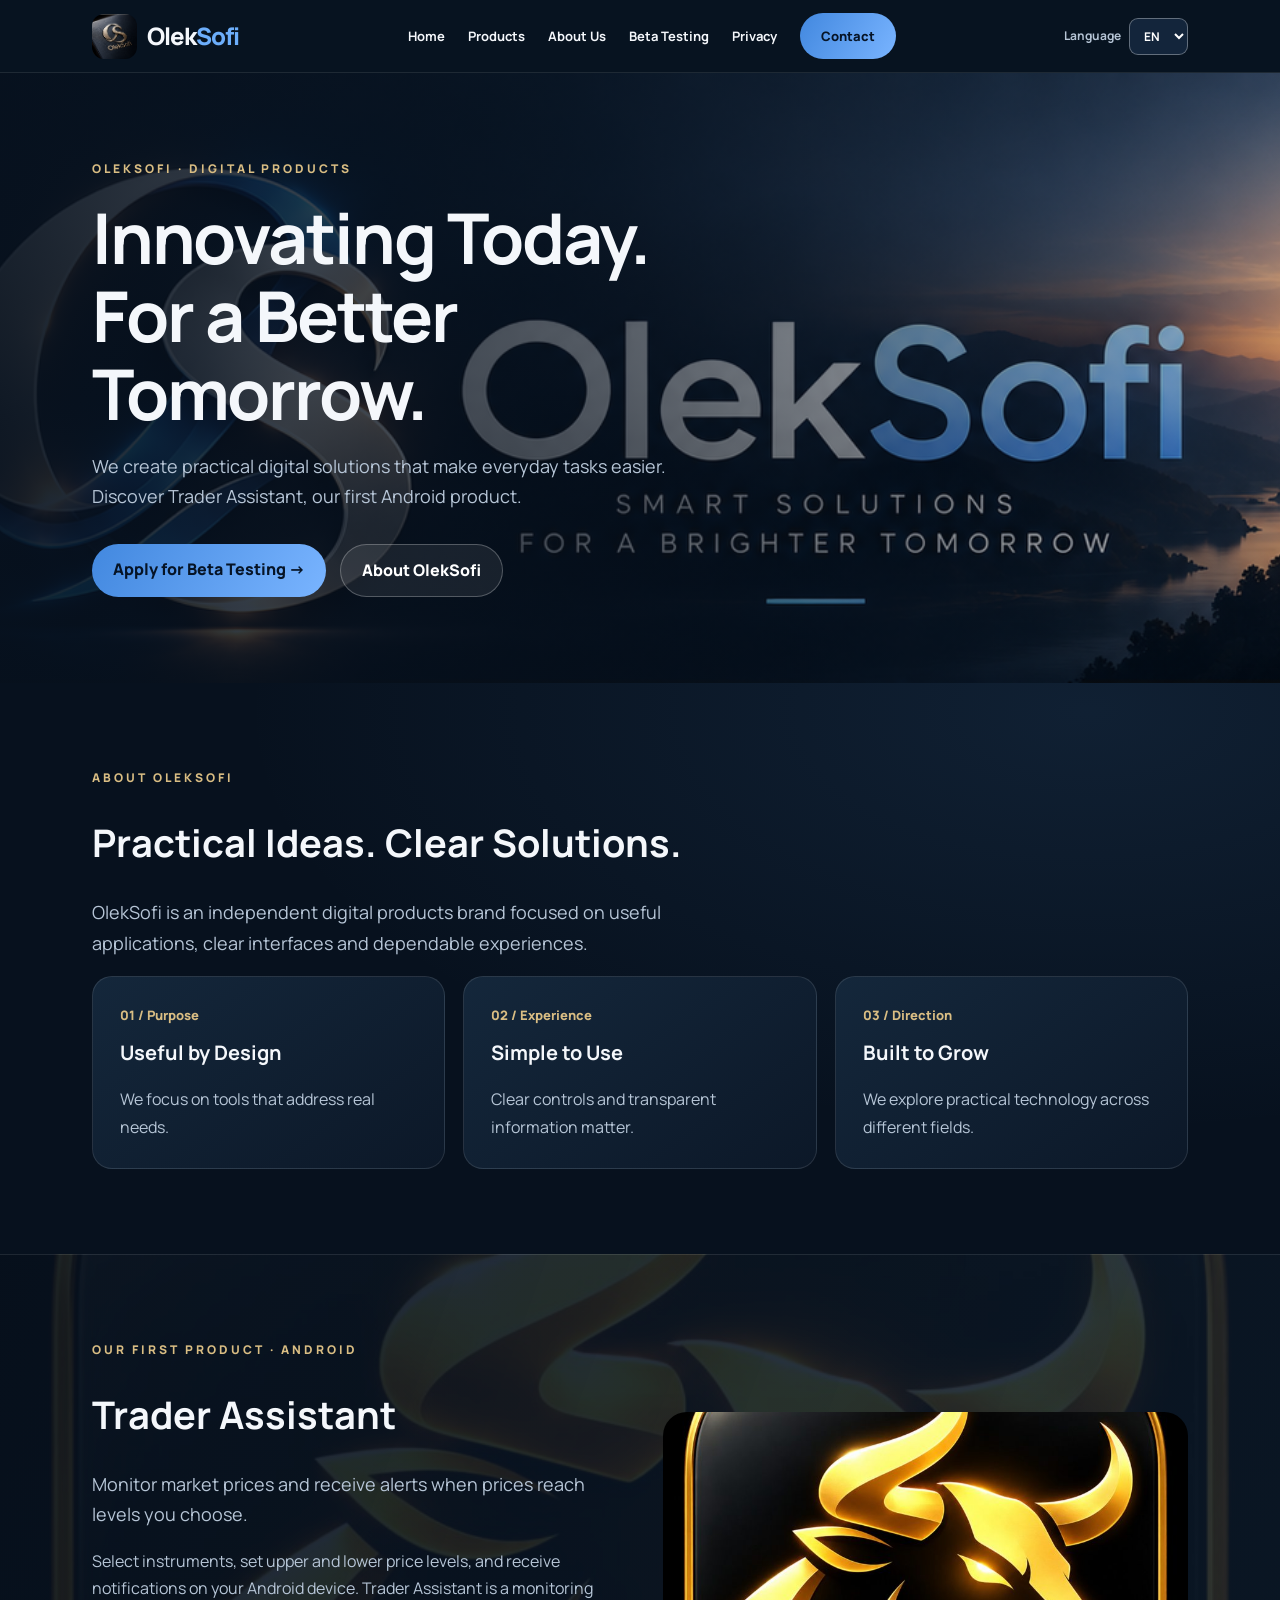
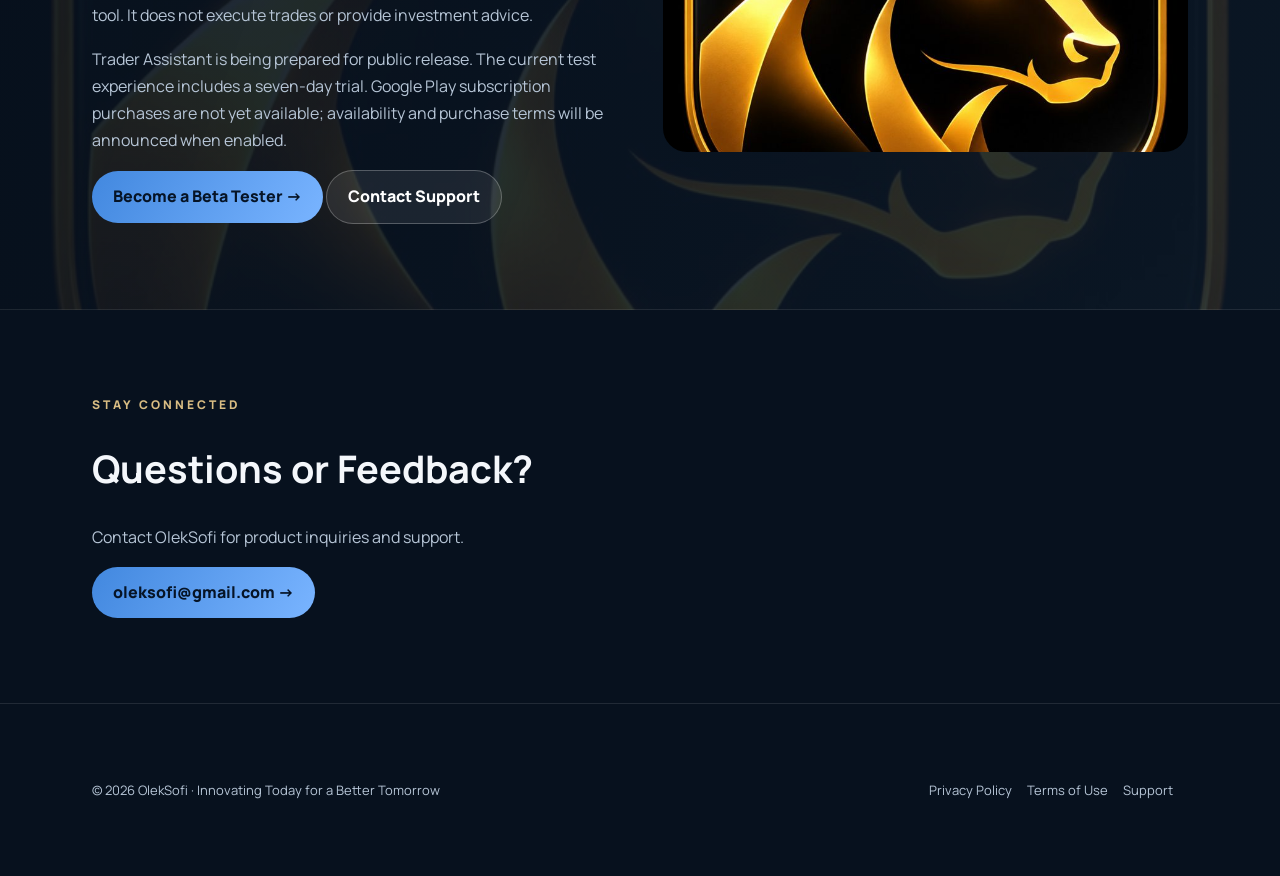
==== index.html @ 617a7c39 "Translate common card labels and footer on index.html" ====
<!doctype html><html lang="en"><head><meta charset="utf-8"><meta name="viewport" content="width=device-width,initial-scale=1"><meta name="description" content="OlekSofi digital products. Trader Assistant monitors market prices and provides custom price alerts."><title>OlekSofi | Trader Assistant</title><link rel="icon" href="assets/OlekSofi_app_icon.png"><link rel="stylesheet" href="assets/style.css"></head><body><header><div class="nav"><a class="brand" href="index.html"><img src="assets/OlekSofi_gold_OS_dark.png" alt="OlekSofi OS"><span>Olek<span>Sofi</span></span></a><nav><a href="index.html" data-i18n="nav-home">Home</a><a href="index.html#products" data-i18n="nav-products">Products</a><a href="index.html#about" data-i18n="nav-about">About Us</a><a href="beta.html" data-i18n="nav-beta">Beta Testing</a><a href="privacy.html" data-i18n="nav-privacy">Privacy</a><a href="support.html" class="contact-btn" data-i18n="nav-contact">Contact</a></nav><label class="language-control" for="site-language"><span>Language</span><select id="site-language" aria-label="Website language"><option value="en">EN</option><option value="de">DE</option><option value="fr">FR</option><option value="es">ES</option><option value="it">IT</option><option value="pl">PL</option><option value="uk">UA</option><option value="ru">RU</option><option value="zh">ZH</option><option value="hi">HI</option></select></label></div></header><main><div class="hero"><div class="wrap"><div class="hero-content"><div class="eyebrow" data-i18n="hero-eyebrow">OlekSofi · Digital products</div><h1 data-i18n="hero-title">Innovating Today. For a Better Tomorrow.</h1><p class="lead" data-i18n="hero-lead">We create practical digital solutions that make everyday tasks easier. Discover Trader Assistant, our first Android product.</p><div class="buttons"><a class="button" href="beta.html" data-i18n="hero-beta">Apply for Beta Testing →</a><a class="button secondary" href="#about" data-i18n="hero-about">About OlekSofi</a></div></div></div></div><section id="about"><div class="wrap"><div class="eyebrow" data-extra="about-label">About OlekSofi</div><h2 data-extra="about-title">Practical Ideas. Clear Solutions.</h2><p class="lead" data-extra="about-text">OlekSofi is an independent digital products brand focused on useful applications, clear interfaces and dependable experiences.</p><div class="grid"><div class="tile"><div class="num">01 / <span data-common="purpose">Purpose</span></div><h3 data-extra="purpose-title">Useful by Design</h3><p><span data-tile="0">We focus on tools that address real needs.</span></p></div><div class="tile"><div class="num">02 / <span data-common="experience">Experience</span></div><h3 data-extra="experience-title">Simple to Use</h3><p><span data-tile="1">Clear controls and transparent information matter.</span></p></div><div class="tile"><div class="num">03 / <span data-common="direction">Direction</span></div><h3 data-extra="direction-title">Built to Grow</h3><p><span data-tile="2">We explore practical technology across different fields.</span></p></div></div></div></section><section class="highlight" id="products"><div class="wrap product"><div><div class="eyebrow" data-i18n="product-eyebrow">Our First Product · Android</div><h2>Trader Assistant</h2><p class="lead" data-i18n="product-lead">Monitor market prices and receive alerts when prices reach levels you choose.</p><p data-product="description">Select instruments, set upper and lower price levels, and receive notifications on your Android device. Trader Assistant is a monitoring tool. It does not execute trades or provide investment advice.</p><p class="muted" data-product="trial">Trader Assistant is being prepared for public release. The current test experience includes a seven-day trial. Google Play subscription purchases are not yet available; availability and purchase terms will be announced when enabled.</p><a class="button" href="beta.html" data-i18n="product-beta">Become a Beta Tester →</a> <a class="button secondary" href="support.html" data-i18n="product-support">Contact Support</a></div><img src="assets/Trader_Assistant_Bull.jpg" alt="Golden bull artwork for Trader Assistant" loading="lazy"></div></section><section><div class="wrap"><div class="eyebrow" data-extra="contact-label">Stay Connected</div><h2 data-extra="contact-title">Questions or Feedback?</h2><p data-extra="contact-text">Contact OlekSofi for product inquiries and support.</p><a class="button" href="mailto:oleksofi@gmail.com">oleksofi@gmail.com →</a></div></section></main><footer><div class="wrap footer-row"><div>© 2026 OlekSofi · <span data-common="slogan">Innovating Today for a Better Tomorrow</span></div><div><a href="privacy.html"><span data-common="privacy">Privacy Policy</span></a><a href="terms.html"><span data-common="terms">Terms of Use</span></a><a href="support.html"><span data-common="support">Support</span></a></div></div></footer><script src="assets/languages.js" defer></script><script src="assets/home-extra.js" defer></script><script src="assets/product-languages.js" defer></script><script src="assets/tiles-languages.js" defer></script><script src="assets/common-translations.js" defer></script></body></html>
---- assets/style.css ----
@import url('https://fonts.googleapis.com/css2?family=Manrope:wght@400;500;600;700;800&display=swap');
:root{color-scheme:dark;--bg:#07111e;--panel:#101f30;--text:#f4f7fb;--muted:#b6c5d6;--blue:#6caefb;--gold:#d9bd83}
*{box-sizing:border-box}html{scroll-behavior:smooth}body{margin:0;font-family:Manrope,system-ui,Arial,sans-serif;background:var(--bg);color:var(--text);line-height:1.7}a{color:inherit;text-decoration:none}a:hover{color:var(--blue)}
header{position:sticky;top:0;z-index:10;background:#081421ed;backdrop-filter:blur(12px);border-bottom:1px solid #ffffff18}
.nav{max-width:1140px;margin:auto;padding:13px 22px;display:flex;justify-content:space-between;align-items:center;gap:18px}
.brand{display:flex;align-items:center;gap:10px;font-size:24px;font-weight:800;letter-spacing:-1px}.brand img{height:45px;width:45px;object-fit:cover;border-radius:12px}.brand span span{color:var(--blue)}
nav{display:flex;gap:23px;align-items:center;flex-wrap:wrap}nav a{font-size:13px;font-weight:700}.contact-btn,.button{display:inline-block;background:linear-gradient(120deg,#4288df,#79b4ff);padding:12px 21px;border-radius:999px;color:#061426!important;font-weight:800}
.hero{min-height:610px;background:linear-gradient(90deg,#07111eea 0%,#07111ebd 44%,#07111e3d 100%),url('OlekSofi_hero_banner.png') center/cover;display:flex;align-items:center}
.wrap{max-width:1140px;padding:40px 22px;margin:auto;width:100%}.hero-content{max-width:660px}.eyebrow{color:var(--gold);font-weight:800;letter-spacing:3px;font-size:12px;text-transform:uppercase}h1{font-size:clamp(40px,5.5vw,70px);line-height:1.12;letter-spacing:-2px;margin:18px 0}h2{font-size:clamp(26px,3vw,38px);line-height:1.2}h3{font-size:20px}p{color:var(--muted)}.lead{font-size:18px;max-width:590px}.buttons{display:flex;gap:14px;flex-wrap:wrap;margin-top:32px}.button.secondary{background:#ffffff14;color:white!important;border:1px solid #ffffff40}
section{padding:45px 0}.grid{display:grid;grid-template-columns:repeat(3,1fr);gap:18px}.tile{background:linear-gradient(145deg,#14273b,#0c1828);border:1px solid #ffffff1c;border-radius:20px;padding:27px}.tile .num{color:var(--gold);font-size:13px;font-weight:800}.tile h3{margin:10px 0}.tile p{margin-bottom:0}.highlight{border-top:1px solid #ffffff18;border-bottom:1px solid #ffffff18;background:#0c1a2a}.product{display:grid;grid-template-columns:1fr 1fr;align-items:center;gap:45px}.product img{width:100%;max-height:340px;object-fit:cover;border-radius:24px}.muted{color:var(--muted)}.document{max-width:850px}.document h2{margin-top:34px}.document li{color:var(--muted);margin:10px 0}footer{border-top:1px solid #ffffff1b;padding:35px 0;color:var(--muted);font-size:13px}.footer-row{display:flex;justify-content:space-between;gap:25px;flex-wrap:wrap}.footer-row a{margin-right:15px}.note{background:#273447;border-left:3px solid var(--gold);padding:14px 18px;border-radius:8px}
@media(max-width:750px){.nav{align-items:flex-start;flex-direction:column}nav{gap:13px}.hero{min-height:550px}.grid,.product{grid-template-columns:1fr}.product img{max-height:240px}h1{letter-spacing:-1px}}

/* Accessible language selector for desktop and mobile */
.language-control{display:flex;align-items:center;gap:8px;color:var(--muted);font-size:12px;font-weight:700;white-space:nowrap}
.language-control select{background:#13253b;color:#fff;border:1px solid #ffffff55;border-radius:9px;padding:8px 10px;font:inherit;cursor:pointer}
.language-control select:focus-visible{outline:2px solid var(--blue);outline-offset:3px}
@media(max-width:750px){.language-control{align-self:flex-start}.nav{gap:10px}nav{gap:10px}}

/* Preview refinement: compact mobile navigation and branded imagery */
.hero{background-image:linear-gradient(90deg,rgba(7,17,30,.92) 0%,rgba(7,17,30,.68) 48%,rgba(7,17,30,.23) 100%),url('OlekSofi_hero_banner.png');background-position:center;background-size:cover}
#about{background:radial-gradient(ellipse at 85% 5%,rgba(81,142,204,.12),transparent 55%),#07111e}
.highlight{background:linear-gradient(110deg,rgba(7,17,30,.92),rgba(12,26,42,.85)),url('Trader_Assistant_Bull.jpg') center/cover}
@media(max-width:750px){
 header{position:relative}
 .nav{padding:12px 16px;gap:9px}
 .brand{font-size:23px}.brand img{width:42px;height:42px}
 nav{display:flex;flex-wrap:nowrap;overflow-x:auto;width:100%;gap:7px;padding:2px 0 7px;scrollbar-width:thin}
 nav a{font-size:12px;white-space:nowrap;padding:8px 10px;border:1px solid #ffffff20;border-radius:20px}
 nav .contact-btn{padding:8px 12px}
 .language-control{align-self:flex-end;margin-top:-2px}
 .hero{min-height:470px;background-position:58% center}
 .wrap{padding:30px 18px}
 .tile{padding:22px}
}
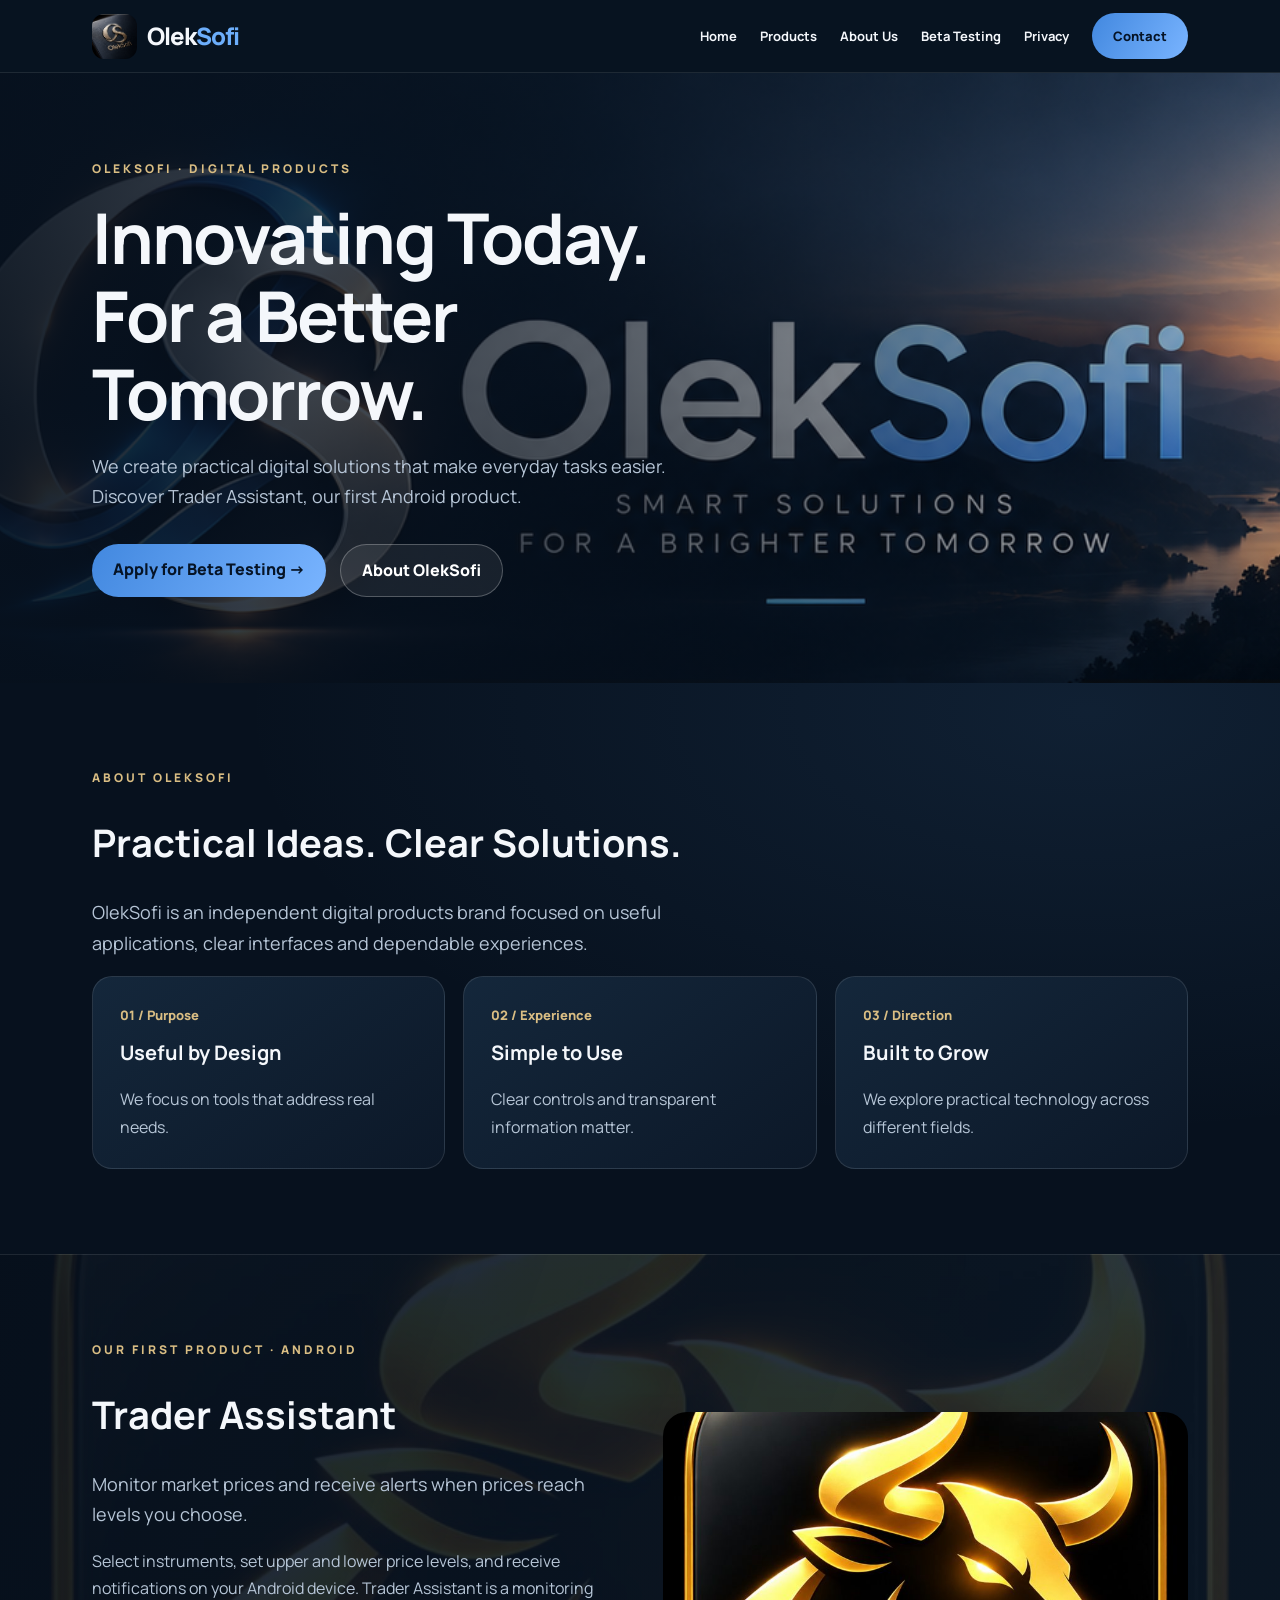
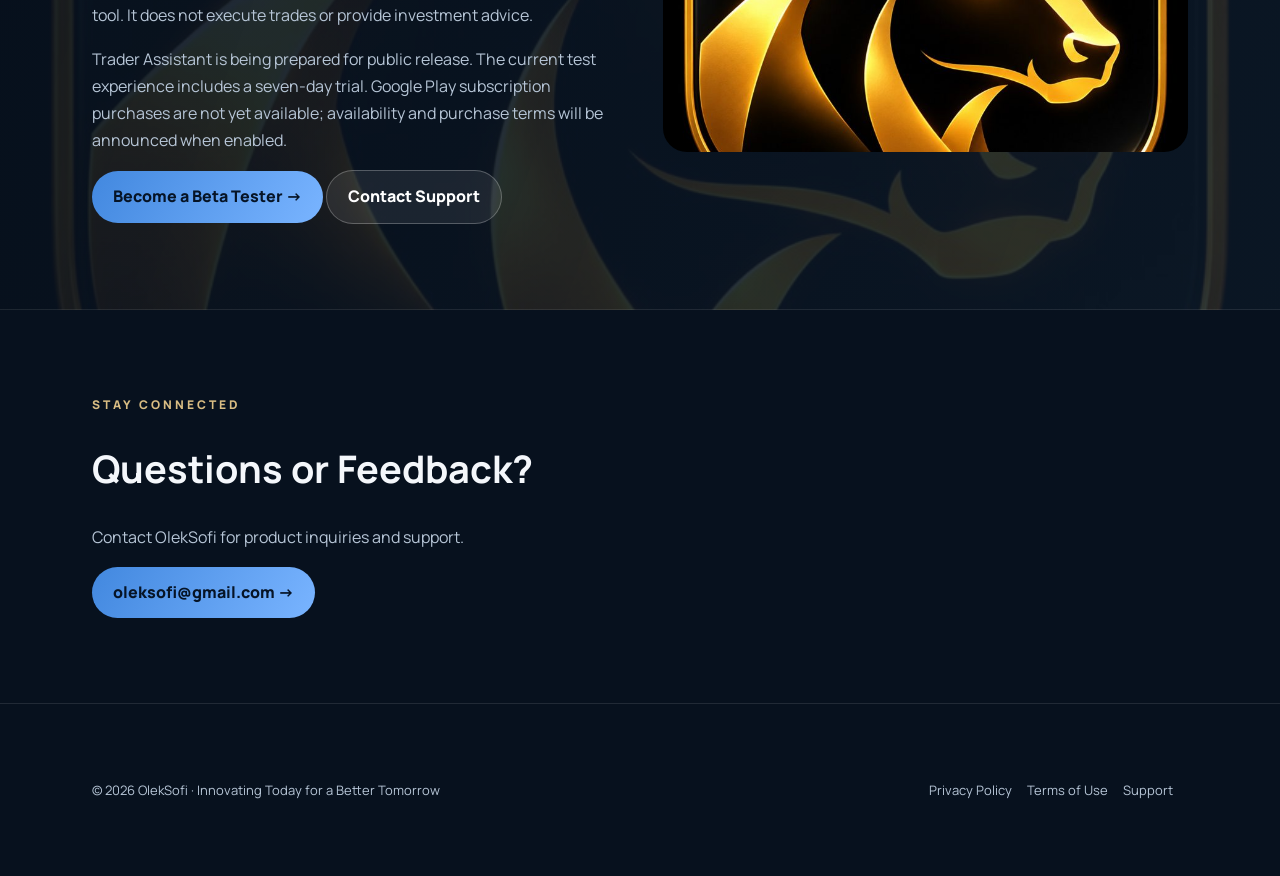
==== commit 904d0d9d: "Simplify index.html to single English source for browser translation" ====
--- a/index.html
+++ b/index.html
@@ -1 +1 @@
-<!doctype html><html lang="en"><head><meta charset="utf-8"><meta name="viewport" content="width=device-width,initial-scale=1"><meta name="description" content="OlekSofi digital products. Trader Assistant monitors market prices and provides custom price alerts."><title>OlekSofi | Trader Assistant</title><link rel="icon" href="assets/OlekSofi_app_icon.png"><link rel="stylesheet" href="assets/style.css"></head><body><header><div class="nav"><a class="brand" href="index.html"><img src="assets/OlekSofi_gold_OS_dark.png" alt="OlekSofi OS"><span>Olek<span>Sofi</span></span></a><nav><a href="index.html" data-i18n="nav-home">Home</a><a href="index.html#products" data-i18n="nav-products">Products</a><a href="index.html#about" data-i18n="nav-about">About Us</a><a href="beta.html" data-i18n="nav-beta">Beta Testing</a><a href="privacy.html" data-i18n="nav-privacy">Privacy</a><a href="support.html" class="contact-btn" data-i18n="nav-contact">Contact</a></nav><label class="language-control" for="site-language"><span>Language</span><select id="site-language" aria-label="Website language"><option value="en">EN</option><option value="de">DE</option><option value="fr">FR</option><option value="es">ES</option><option value="it">IT</option><option value="pl">PL</option><option value="uk">UA</option><option value="ru">RU</option><option value="zh">ZH</option><option value="hi">HI</option></select></label></div></header><main><div class="hero"><div class="wrap"><div class="hero-content"><div class="eyebrow" data-i18n="hero-eyebrow">OlekSofi · Digital products</div><h1 data-i18n="hero-title">Innovating Today. For a Better Tomorrow.</h1><p class="lead" data-i18n="hero-lead">We create practical digital solutions that make everyday tasks easier. Discover Trader Assistant, our first Android product.</p><div class="buttons"><a class="button" href="beta.html" data-i18n="hero-beta">Apply for Beta Testing →</a><a class="button secondary" href="#about" data-i18n="hero-about">About OlekSofi</a></div></div></div></div><section id="about"><div class="wrap"><div class="eyebrow" data-extra="about-label">About OlekSofi</div><h2 data-extra="about-title">Practical Ideas. Clear Solutions.</h2><p class="lead" data-extra="about-text">OlekSofi is an independent digital products brand focused on useful applications, clear interfaces and dependable experiences.</p><div class="grid"><div class="tile"><div class="num">01 / <span data-common="purpose">Purpose</span></div><h3 data-extra="purpose-title">Useful by Design</h3><p><span data-tile="0">We focus on tools that address real needs.</span></p></div><div class="tile"><div class="num">02 / <span data-common="experience">Experience</span></div><h3 data-extra="experience-title">Simple to Use</h3><p><span data-tile="1">Clear controls and transparent information matter.</span></p></div><div class="tile"><div class="num">03 / <span data-common="direction">Direction</span></div><h3 data-extra="direction-title">Built to Grow</h3><p><span data-tile="2">We explore practical technology across different fields.</span></p></div></div></div></section><section class="highlight" id="products"><div class="wrap product"><div><div class="eyebrow" data-i18n="product-eyebrow">Our First Product · Android</div><h2>Trader Assistant</h2><p class="lead" data-i18n="product-lead">Monitor market prices and receive alerts when prices reach levels you choose.</p><p data-product="description">Select instruments, set upper and lower price levels, and receive notifications on your Android device. Trader Assistant is a monitoring tool. It does not execute trades or provide investment advice.</p><p class="muted" data-product="trial">Trader Assistant is being prepared for public release. The current test experience includes a seven-day trial. Google Play subscription purchases are not yet available; availability and purchase terms will be announced when enabled.</p><a class="button" href="beta.html" data-i18n="product-beta">Become a Beta Tester →</a> <a class="button secondary" href="support.html" data-i18n="product-support">Contact Support</a></div><img src="assets/Trader_Assistant_Bull.jpg" alt="Golden bull artwork for Trader Assistant" loading="lazy"></div></section><section><div class="wrap"><div class="eyebrow" data-extra="contact-label">Stay Connected</div><h2 data-extra="contact-title">Questions or Feedback?</h2><p data-extra="contact-text">Contact OlekSofi for product inquiries and support.</p><a class="button" href="mailto:oleksofi@gmail.com">oleksofi@gmail.com →</a></div></section></main><footer><div class="wrap footer-row"><div>© 2026 OlekSofi · <span data-common="slogan">Innovating Today for a Better Tomorrow</span></div><div><a href="privacy.html"><span data-common="privacy">Privacy Policy</span></a><a href="terms.html"><span data-common="terms">Terms of Use</span></a><a href="support.html"><span data-common="support">Support</span></a></div></div></footer><script src="assets/languages.js" defer></script><script src="assets/home-extra.js" defer></script><script src="assets/product-languages.js" defer></script><script src="assets/tiles-languages.js" defer></script><script src="assets/common-translations.js" defer></script></body></html>
+<!doctype html><html lang="en"><head><meta charset="utf-8"><meta name="viewport" content="width=device-width,initial-scale=1"><meta name="description" content="OlekSofi digital products. Trader Assistant monitors market prices and provides custom price alerts."><title>OlekSofi | Trader Assistant</title><link rel="icon" href="assets/OlekSofi_app_icon.png"><link rel="stylesheet" href="assets/style.css"></head><body><header><div class="nav"><a class="brand" href="index.html"><img src="assets/OlekSofi_gold_OS_dark.png" alt="OlekSofi OS"><span>Olek<span>Sofi</span></span></a><nav><a href="index.html">Home</a><a href="index.html#products">Products</a><a href="index.html#about">About Us</a><a href="beta.html">Beta Testing</a><a href="privacy.html">Privacy</a><a href="support.html" class="contact-btn">Contact</a></nav></div></header><main><div class="hero"><div class="wrap"><div class="hero-content"><div class="eyebrow">OlekSofi · Digital products</div><h1>Innovating Today. For a Better Tomorrow.</h1><p class="lead">We create practical digital solutions that make everyday tasks easier. Discover Trader Assistant, our first Android product.</p><div class="buttons"><a class="button" href="beta.html">Apply for Beta Testing →</a><a class="button secondary" href="#about">About OlekSofi</a></div></div></div></div><section id="about"><div class="wrap"><div class="eyebrow">About OlekSofi</div><h2>Practical Ideas. Clear Solutions.</h2><p class="lead">OlekSofi is an independent digital products brand focused on useful applications, clear interfaces and dependable experiences.</p><div class="grid"><div class="tile"><div class="num">01 / <span>Purpose</span></div><h3>Useful by Design</h3><p><span>We focus on tools that address real needs.</span></p></div><div class="tile"><div class="num">02 / <span>Experience</span></div><h3>Simple to Use</h3><p><span>Clear controls and transparent information matter.</span></p></div><div class="tile"><div class="num">03 / <span>Direction</span></div><h3>Built to Grow</h3><p><span>We explore practical technology across different fields.</span></p></div></div></div></section><section class="highlight" id="products"><div class="wrap product"><div><div class="eyebrow">Our First Product · Android</div><h2>Trader Assistant</h2><p class="lead">Monitor market prices and receive alerts when prices reach levels you choose.</p><p>Select instruments, set upper and lower price levels, and receive notifications on your Android device. Trader Assistant is a monitoring tool. It does not execute trades or provide investment advice.</p><p class="muted">Trader Assistant is being prepared for public release. The current test experience includes a seven-day trial. Google Play subscription purchases are not yet available; availability and purchase terms will be announced when enabled.</p><a class="button" href="beta.html">Become a Beta Tester →</a> <a class="button secondary" href="support.html">Contact Support</a></div><img src="assets/Trader_Assistant_Bull.jpg" alt="Golden bull artwork for Trader Assistant" loading="lazy"></div></section><section><div class="wrap"><div class="eyebrow">Stay Connected</div><h2>Questions or Feedback?</h2><p>Contact OlekSofi for product inquiries and support.</p><a class="button" href="mailto:oleksofi@gmail.com">oleksofi@gmail.com →</a></div></section></main><footer><div class="wrap footer-row"><div>© 2026 OlekSofi · <span>Innovating Today for a Better Tomorrow</span></div><div><a href="privacy.html"><span>Privacy Policy</span></a><a href="terms.html"><span>Terms of Use</span></a><a href="support.html"><span>Support</span></a></div></div></footer></body></html>
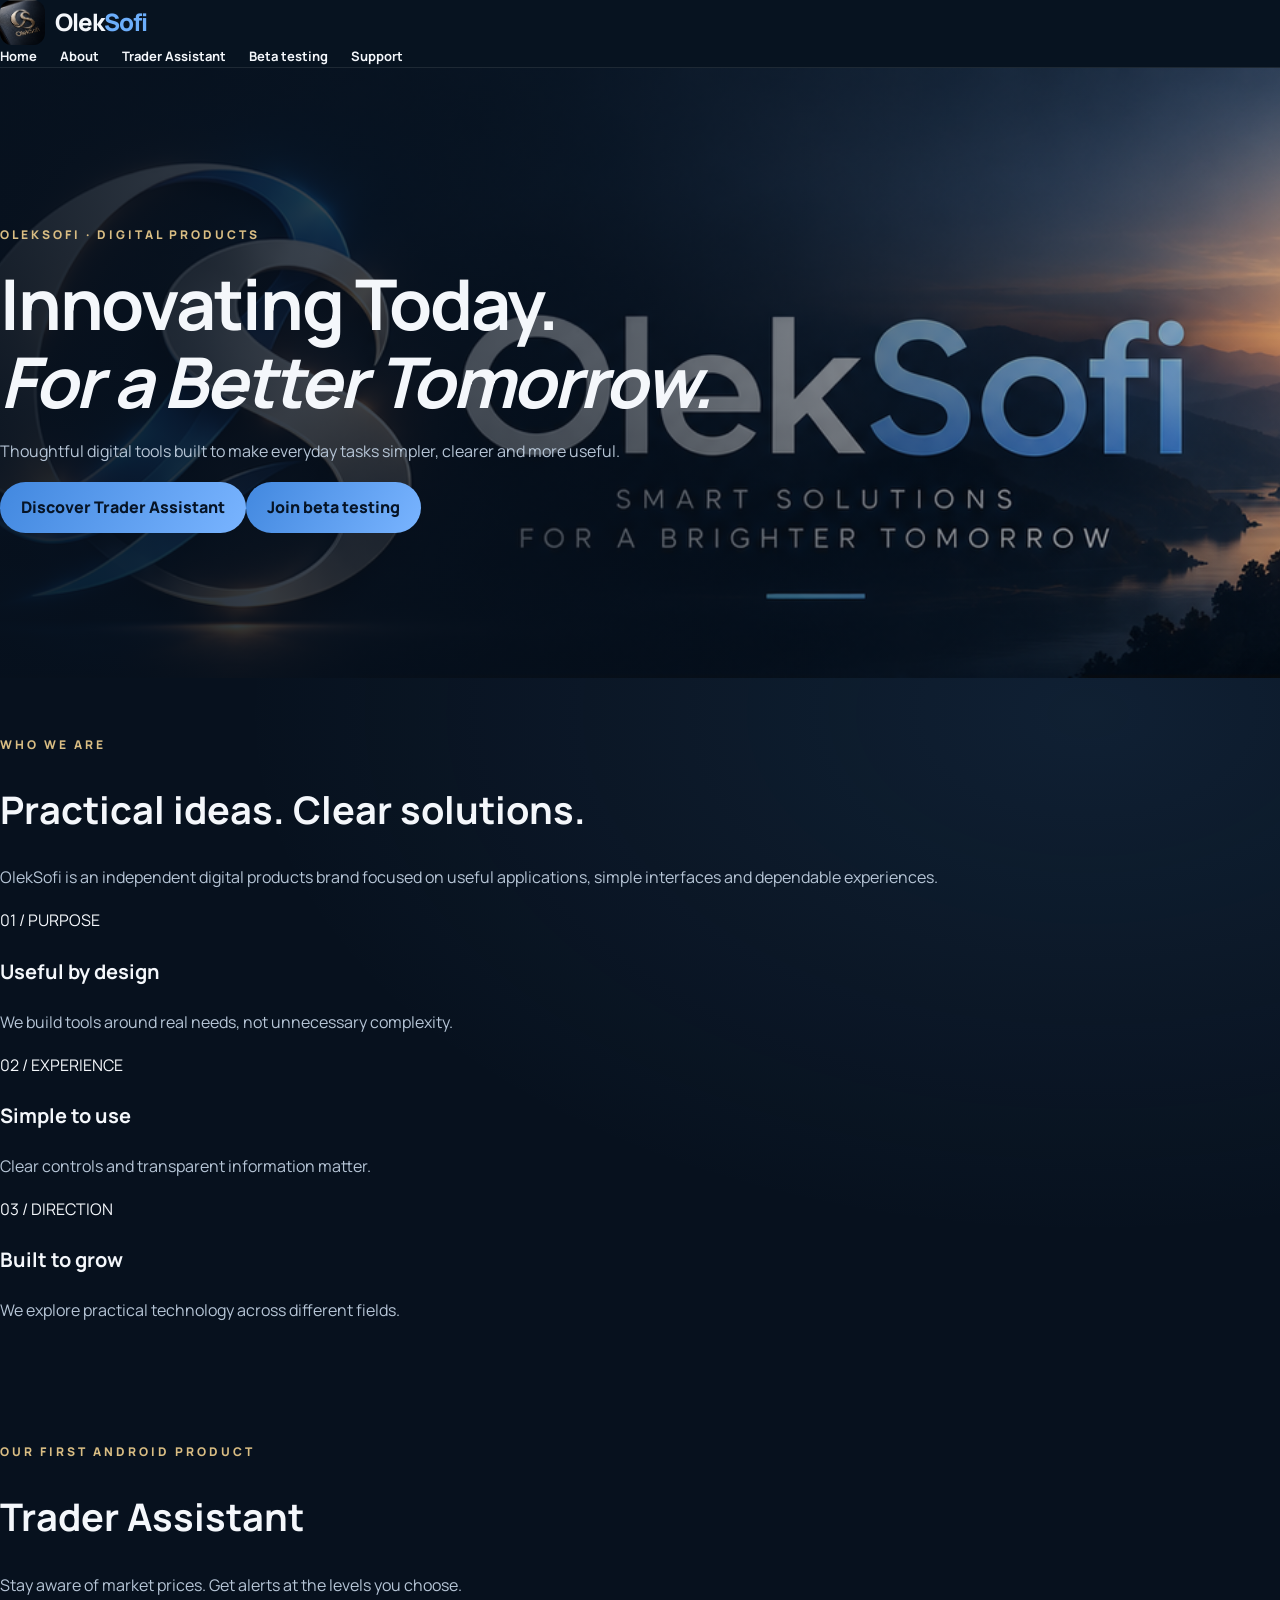
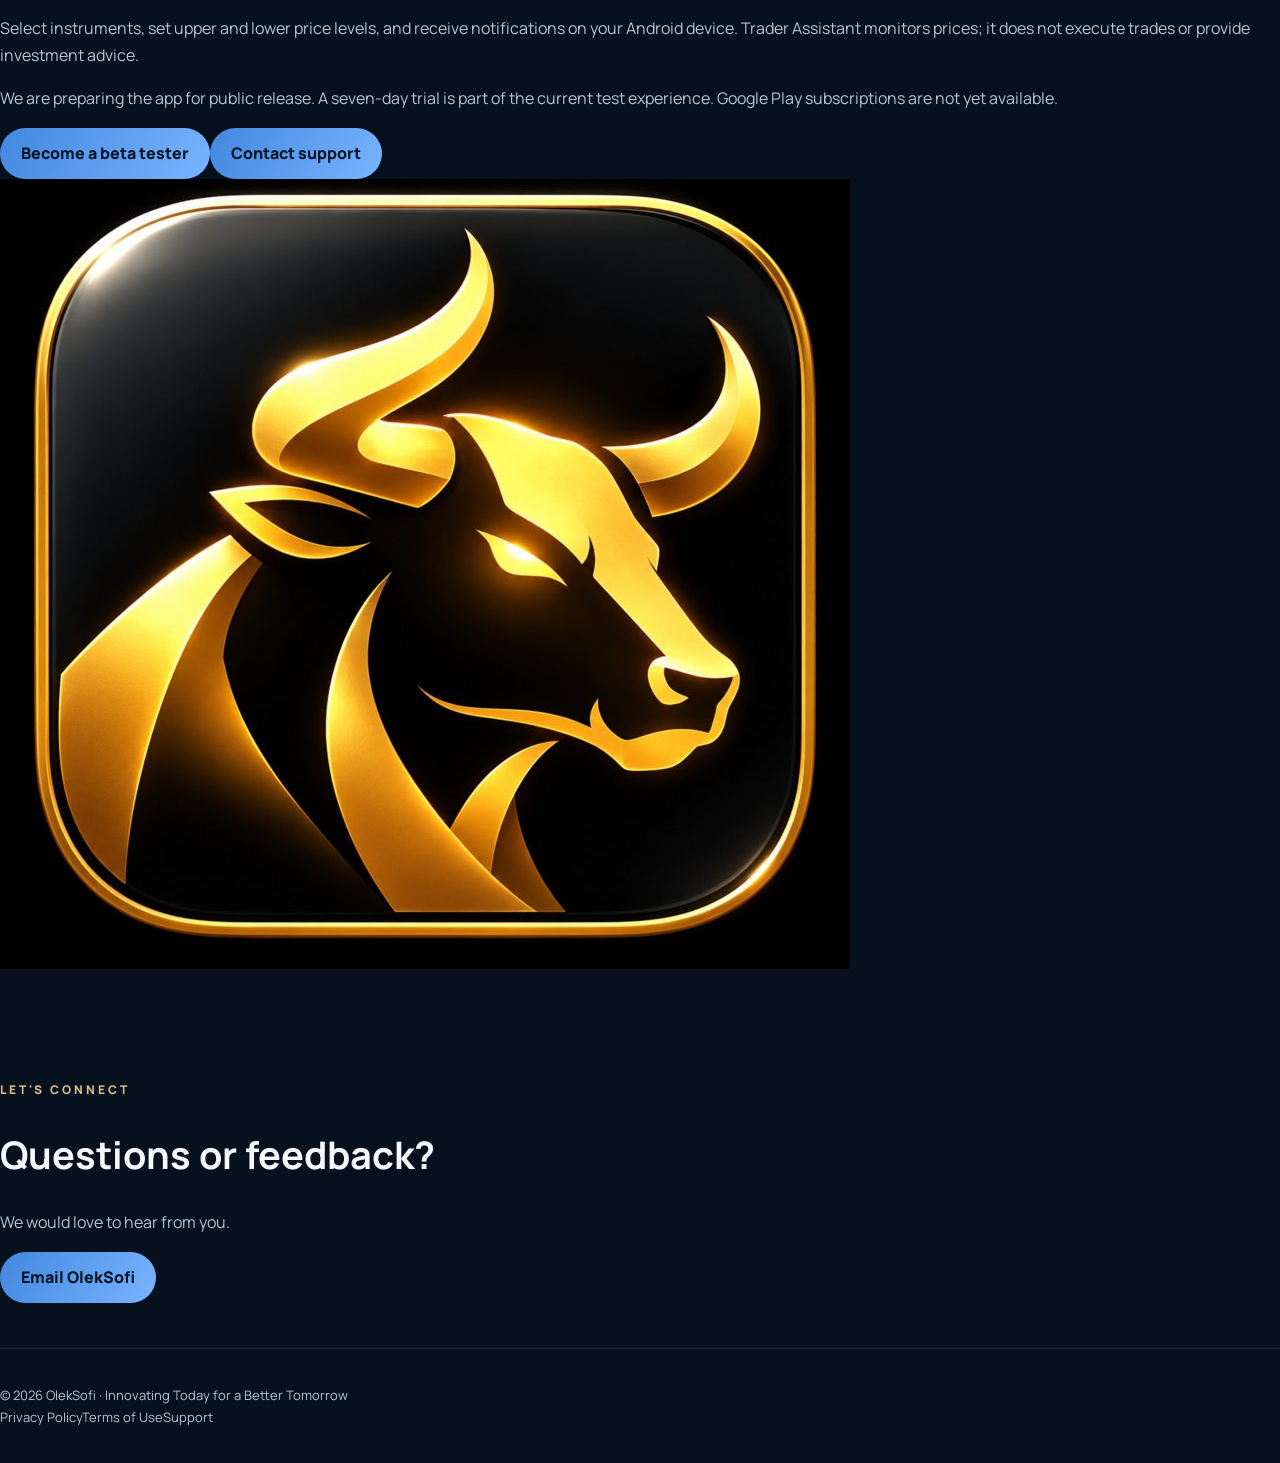
==== commit d094160b: "Rebuild clean English homepage with OlekSofi imagery" ====
--- a/index.html
+++ b/index.html
@@ -1 +1,9 @@
-<!doctype html><html lang="en"><head><meta charset="utf-8"><meta name="viewport" content="width=device-width,initial-scale=1"><meta name="description" content="OlekSofi digital products. Trader Assistant monitors market prices and provides custom price alerts."><title>OlekSofi | Trader Assistant</title><link rel="icon" href="assets/OlekSofi_app_icon.png"><link rel="stylesheet" href="assets/style.css"></head><body><header><div class="nav"><a class="brand" href="index.html"><img src="assets/OlekSofi_gold_OS_dark.png" alt="OlekSofi OS"><span>Olek<span>Sofi</span></span></a><nav><a href="index.html">Home</a><a href="index.html#products">Products</a><a href="index.html#about">About Us</a><a href="beta.html">Beta Testing</a><a href="privacy.html">Privacy</a><a href="support.html" class="contact-btn">Contact</a></nav></div></header><main><div class="hero"><div class="wrap"><div class="hero-content"><div class="eyebrow">OlekSofi · Digital products</div><h1>Innovating Today. For a Better Tomorrow.</h1><p class="lead">We create practical digital solutions that make everyday tasks easier. Discover Trader Assistant, our first Android product.</p><div class="buttons"><a class="button" href="beta.html">Apply for Beta Testing →</a><a class="button secondary" href="#about">About OlekSofi</a></div></div></div></div><section id="about"><div class="wrap"><div class="eyebrow">About OlekSofi</div><h2>Practical Ideas. Clear Solutions.</h2><p class="lead">OlekSofi is an independent digital products brand focused on useful applications, clear interfaces and dependable experiences.</p><div class="grid"><div class="tile"><div class="num">01 / <span>Purpose</span></div><h3>Useful by Design</h3><p><span>We focus on tools that address real needs.</span></p></div><div class="tile"><div class="num">02 / <span>Experience</span></div><h3>Simple to Use</h3><p><span>Clear controls and transparent information matter.</span></p></div><div class="tile"><div class="num">03 / <span>Direction</span></div><h3>Built to Grow</h3><p><span>We explore practical technology across different fields.</span></p></div></div></div></section><section class="highlight" id="products"><div class="wrap product"><div><div class="eyebrow">Our First Product · Android</div><h2>Trader Assistant</h2><p class="lead">Monitor market prices and receive alerts when prices reach levels you choose.</p><p>Select instruments, set upper and lower price levels, and receive notifications on your Android device. Trader Assistant is a monitoring tool. It does not execute trades or provide investment advice.</p><p class="muted">Trader Assistant is being prepared for public release. The current test experience includes a seven-day trial. Google Play subscription purchases are not yet available; availability and purchase terms will be announced when enabled.</p><a class="button" href="beta.html">Become a Beta Tester →</a> <a class="button secondary" href="support.html">Contact Support</a></div><img src="assets/Trader_Assistant_Bull.jpg" alt="Golden bull artwork for Trader Assistant" loading="lazy"></div></section><section><div class="wrap"><div class="eyebrow">Stay Connected</div><h2>Questions or Feedback?</h2><p>Contact OlekSofi for product inquiries and support.</p><a class="button" href="mailto:oleksofi@gmail.com">oleksofi@gmail.com →</a></div></section></main><footer><div class="wrap footer-row"><div>© 2026 OlekSofi · <span>Innovating Today for a Better Tomorrow</span></div><div><a href="privacy.html"><span>Privacy Policy</span></a><a href="terms.html"><span>Terms of Use</span></a><a href="support.html"><span>Support</span></a></div></div></footer></body></html>
+<!doctype html>
+<html lang="en"><head><meta charset="utf-8"><meta name="viewport" content="width=device-width,initial-scale=1"><meta name="description" content="OlekSofi builds practical digital tools. Discover Trader Assistant, a market price monitoring app for Android."><title>OlekSofi — Digital Tools for Tomorrow</title><link rel="icon" href="assets/OlekSofi_app_icon.png"><link rel="stylesheet" href="assets/style.css"></head><body>
+<header class="site-header"><div class="container header-inner"><a class="brand" href="index.html"><img src="assets/OlekSofi_gold_OS_dark.png" alt="OlekSofi logo"><span>Olek<span class="accent">Sofi</span></span></a><nav aria-label="Main navigation"><a href="index.html">Home</a><a href="index.html#about">About</a><a href="index.html#product">Trader Assistant</a><a href="beta.html">Beta testing</a><a href="support.html">Support</a></nav></div></header>
+<main>
+<section class="hero"><div class="container hero-inner"><p class="eyebrow">OLEKSOFI · DIGITAL PRODUCTS</p><h1>Innovating Today.<br><em>For a Better Tomorrow.</em></h1><p class="intro">Thoughtful digital tools built to make everyday tasks simpler, clearer and more useful.</p><div class="actions"><a class="button" href="#product">Discover Trader Assistant</a><a class="button button-ghost" href="beta.html">Join beta testing</a></div></div></section>
+<section id="about" class="section"><div class="container"><p class="eyebrow">WHO WE ARE</p><h2>Practical ideas. Clear solutions.</h2><p class="section-lead">OlekSofi is an independent digital products brand focused on useful applications, simple interfaces and dependable experiences.</p><div class="features"><article class="feature"><span class="feature-no">01 / PURPOSE</span><h3>Useful by design</h3><p>We build tools around real needs, not unnecessary complexity.</p></article><article class="feature"><span class="feature-no">02 / EXPERIENCE</span><h3>Simple to use</h3><p>Clear controls and transparent information matter.</p></article><article class="feature"><span class="feature-no">03 / DIRECTION</span><h3>Built to grow</h3><p>We explore practical technology across different fields.</p></article></div></div></section>
+<section id="product" class="section product-section"><div class="container product-layout"><div><p class="eyebrow">OUR FIRST ANDROID PRODUCT</p><h2>Trader Assistant</h2><p class="section-lead">Stay aware of market prices. Get alerts at the levels you choose.</p><p>Select instruments, set upper and lower price levels, and receive notifications on your Android device. Trader Assistant monitors prices; it does not execute trades or provide investment advice.</p><p class="muted">We are preparing the app for public release. A seven-day trial is part of the current test experience. Google Play subscriptions are not yet available.</p><div class="actions"><a class="button" href="beta.html">Become a beta tester</a><a class="button button-ghost" href="support.html">Contact support</a></div></div><div class="product-art"><img src="assets/Trader_Assistant_Bull.jpg" alt="Trader Assistant gold bull illustration"></div></div></section>
+<section class="section contact-section"><div class="container"><p class="eyebrow">LET'S CONNECT</p><h2>Questions or feedback?</h2><p class="section-lead">We would love to hear from you.</p><a class="button" href="mailto:oleksofi@gmail.com">Email OlekSofi</a></div></section>
+</main><footer><div class="container footer-inner"><span>© 2026 OlekSofi · Innovating Today for a Better Tomorrow</span><div><a href="privacy.html">Privacy Policy</a><a href="terms.html">Terms of Use</a><a href="support.html">Support</a></div></div></footer></body></html>
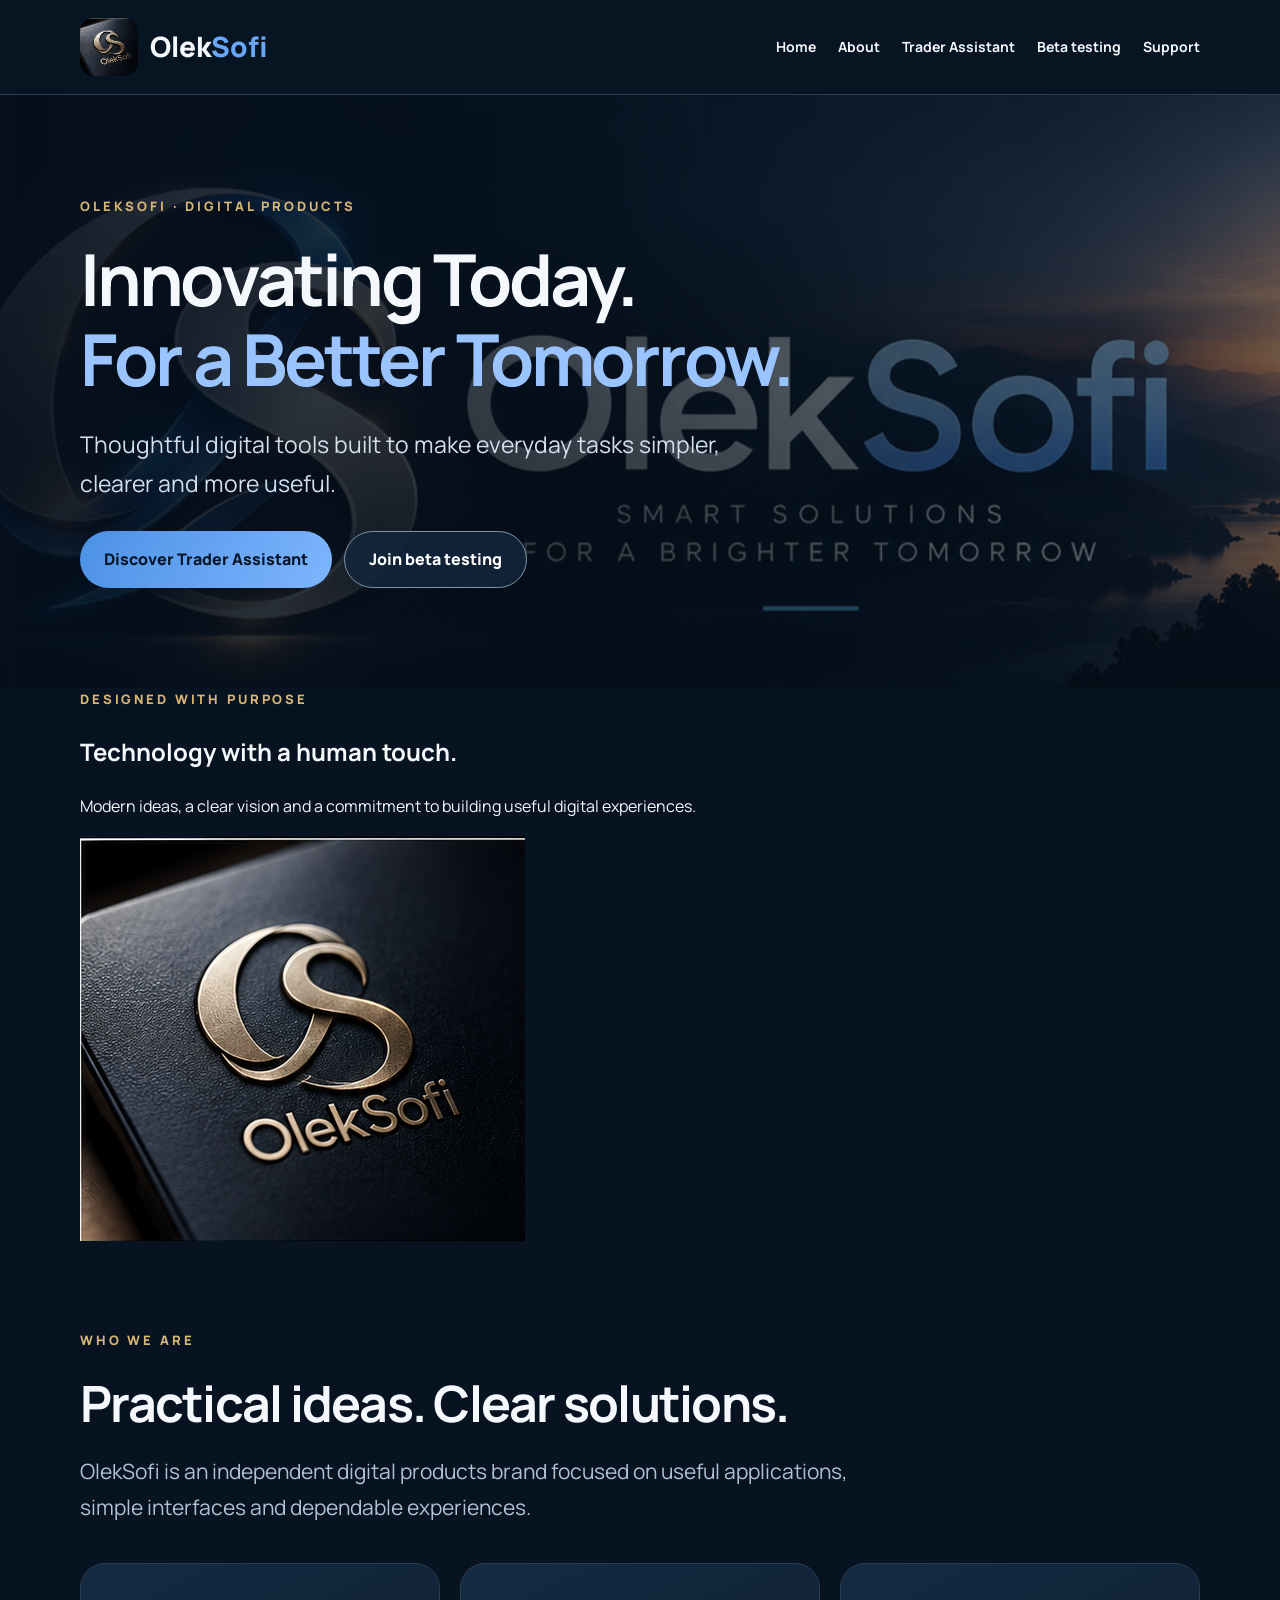
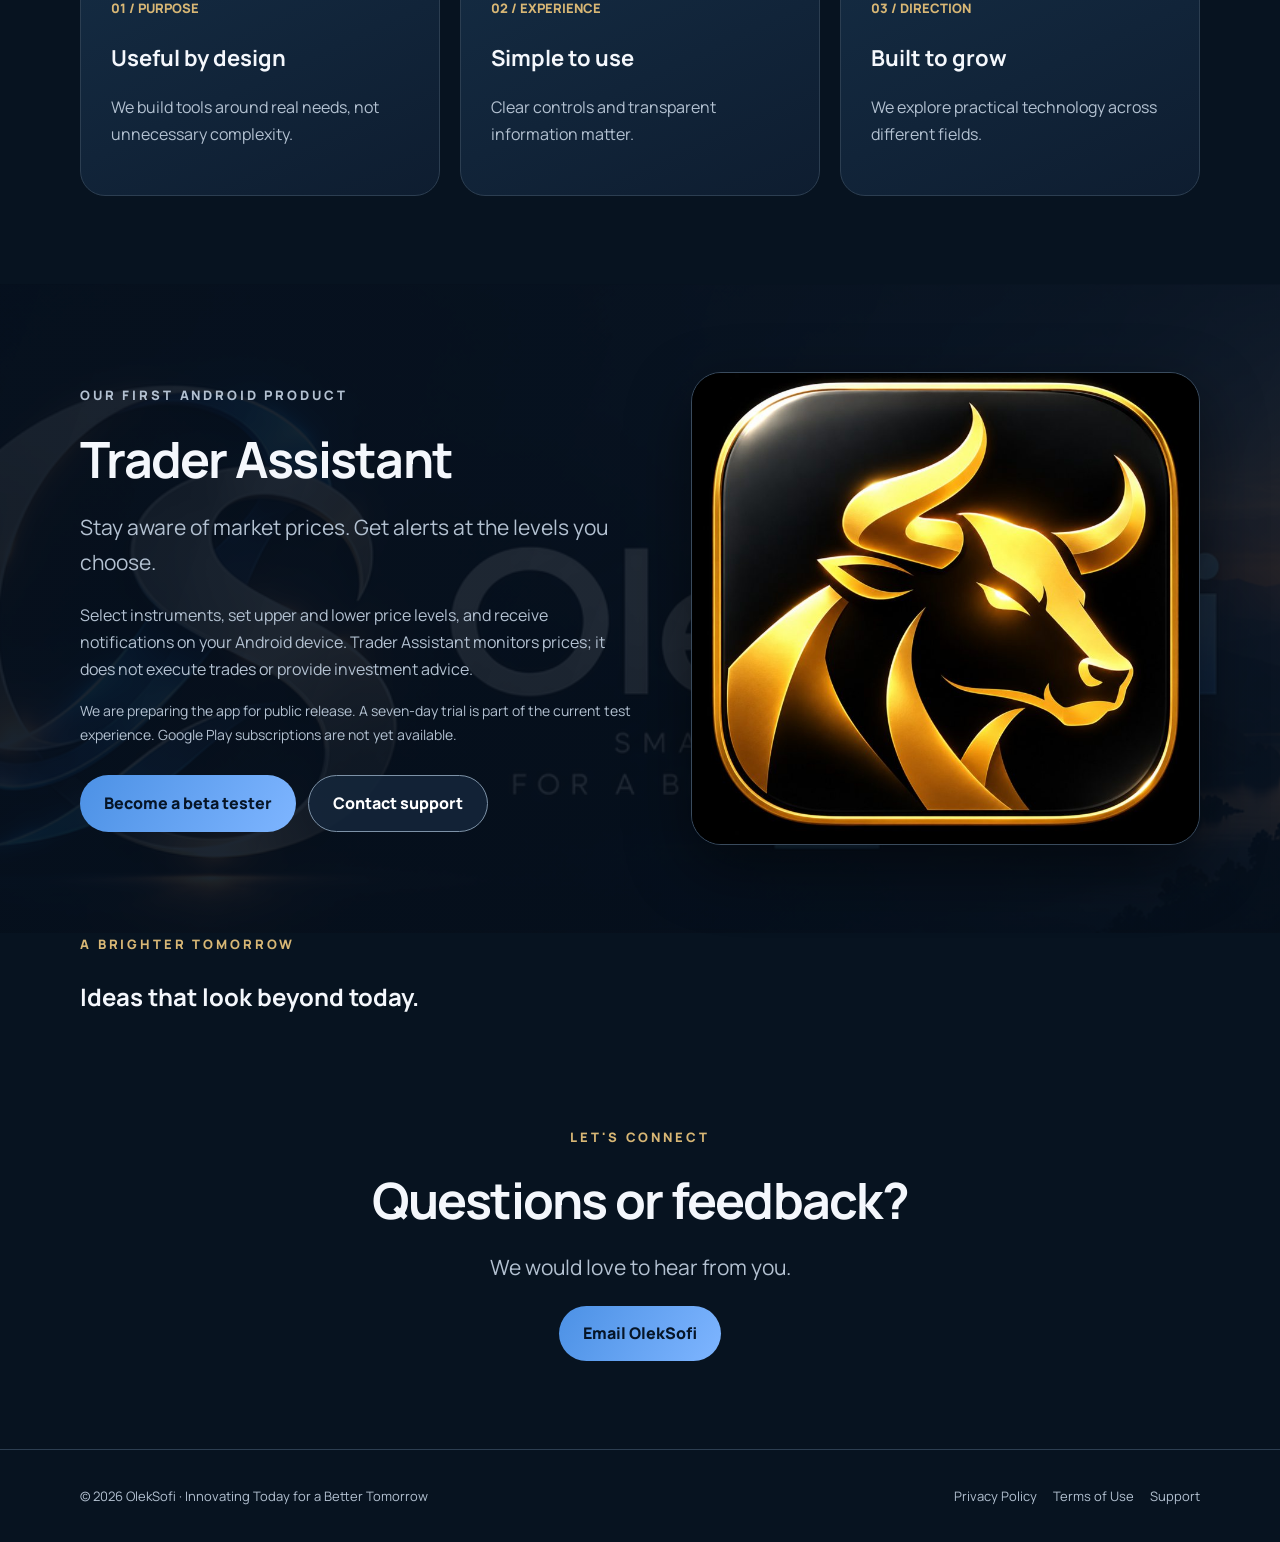
==== commit 1b5b6dea: "Add visual brand showcase and sunset banner using existing OlekSofi images" ====
--- a/index.html
+++ b/index.html
@@ -3,7 +3,7 @@
 <header class="site-header"><div class="container header-inner"><a class="brand" href="index.html"><img src="assets/OlekSofi_gold_OS_dark.png" alt="OlekSofi logo"><span>Olek<span class="accent">Sofi</span></span></a><nav aria-label="Main navigation"><a href="index.html">Home</a><a href="index.html#about">About</a><a href="index.html#product">Trader Assistant</a><a href="beta.html">Beta testing</a><a href="support.html">Support</a></nav></div></header>
 <main>
 <section class="hero"><div class="container hero-inner"><p class="eyebrow">OLEKSOFI · DIGITAL PRODUCTS</p><h1>Innovating Today.<br><em>For a Better Tomorrow.</em></h1><p class="intro">Thoughtful digital tools built to make everyday tasks simpler, clearer and more useful.</p><div class="actions"><a class="button" href="#product">Discover Trader Assistant</a><a class="button button-ghost" href="beta.html">Join beta testing</a></div></div></section>
-<section id="about" class="section"><div class="container"><p class="eyebrow">WHO WE ARE</p><h2>Practical ideas. Clear solutions.</h2><p class="section-lead">OlekSofi is an independent digital products brand focused on useful applications, simple interfaces and dependable experiences.</p><div class="features"><article class="feature"><span class="feature-no">01 / PURPOSE</span><h3>Useful by design</h3><p>We build tools around real needs, not unnecessary complexity.</p></article><article class="feature"><span class="feature-no">02 / EXPERIENCE</span><h3>Simple to use</h3><p>Clear controls and transparent information matter.</p></article><article class="feature"><span class="feature-no">03 / DIRECTION</span><h3>Built to grow</h3><p>We explore practical technology across different fields.</p></article></div></div></section>
+<section class="brand-showcase" aria-label="OlekSofi visual identity"><div class="container showcase-grid"><div class="showcase-copy"><p class="eyebrow">DESIGNED WITH PURPOSE</p><h2>Technology with a human touch.</h2><p>Modern ideas, a clear vision and a commitment to building useful digital experiences.</p></div><div class="showcase-art"><img src="assets/OlekSofi_gold_OS_dark.png" alt="OlekSofi gold monogram on a dark background" loading="lazy"></div></div></section><section id="about" class="section"><div class="container"><p class="eyebrow">WHO WE ARE</p><h2>Practical ideas. Clear solutions.</h2><p class="section-lead">OlekSofi is an independent digital products brand focused on useful applications, simple interfaces and dependable experiences.</p><div class="features"><article class="feature"><span class="feature-no">01 / PURPOSE</span><h3>Useful by design</h3><p>We build tools around real needs, not unnecessary complexity.</p></article><article class="feature"><span class="feature-no">02 / EXPERIENCE</span><h3>Simple to use</h3><p>Clear controls and transparent information matter.</p></article><article class="feature"><span class="feature-no">03 / DIRECTION</span><h3>Built to grow</h3><p>We explore practical technology across different fields.</p></article></div></div></section>
 <section id="product" class="section product-section"><div class="container product-layout"><div><p class="eyebrow">OUR FIRST ANDROID PRODUCT</p><h2>Trader Assistant</h2><p class="section-lead">Stay aware of market prices. Get alerts at the levels you choose.</p><p>Select instruments, set upper and lower price levels, and receive notifications on your Android device. Trader Assistant monitors prices; it does not execute trades or provide investment advice.</p><p class="muted">We are preparing the app for public release. A seven-day trial is part of the current test experience. Google Play subscriptions are not yet available.</p><div class="actions"><a class="button" href="beta.html">Become a beta tester</a><a class="button button-ghost" href="support.html">Contact support</a></div></div><div class="product-art"><img src="assets/Trader_Assistant_Bull.jpg" alt="Trader Assistant gold bull illustration"></div></div></section>
-<section class="section contact-section"><div class="container"><p class="eyebrow">LET'S CONNECT</p><h2>Questions or feedback?</h2><p class="section-lead">We would love to hear from you.</p><a class="button" href="mailto:oleksofi@gmail.com">Email OlekSofi</a></div></section>
+<section class="visual-banner" aria-label="OlekSofi sunset landscape"><div class="container"><p class="eyebrow">A BRIGHTER TOMORROW</p><h2>Ideas that look beyond today.</h2></div></section><section class="section contact-section"><div class="container"><p class="eyebrow">LET'S CONNECT</p><h2>Questions or feedback?</h2><p class="section-lead">We would love to hear from you.</p><a class="button" href="mailto:oleksofi@gmail.com">Email OlekSofi</a></div></section>
 </main><footer><div class="container footer-inner"><span>© 2026 OlekSofi · Innovating Today for a Better Tomorrow</span><div><a href="privacy.html">Privacy Policy</a><a href="terms.html">Terms of Use</a><a href="support.html">Support</a></div></div></footer></body></html>
--- a/assets/style.css
+++ b/assets/style.css
@@ -1,34 +1,2 @@
 @import url('https://fonts.googleapis.com/css2?family=Manrope:wght@400;500;600;700;800&display=swap');
-:root{color-scheme:dark;--bg:#07111e;--panel:#101f30;--text:#f4f7fb;--muted:#b6c5d6;--blue:#6caefb;--gold:#d9bd83}
-*{box-sizing:border-box}html{scroll-behavior:smooth}body{margin:0;font-family:Manrope,system-ui,Arial,sans-serif;background:var(--bg);color:var(--text);line-height:1.7}a{color:inherit;text-decoration:none}a:hover{color:var(--blue)}
-header{position:sticky;top:0;z-index:10;background:#081421ed;backdrop-filter:blur(12px);border-bottom:1px solid #ffffff18}
-.nav{max-width:1140px;margin:auto;padding:13px 22px;display:flex;justify-content:space-between;align-items:center;gap:18px}
-.brand{display:flex;align-items:center;gap:10px;font-size:24px;font-weight:800;letter-spacing:-1px}.brand img{height:45px;width:45px;object-fit:cover;border-radius:12px}.brand span span{color:var(--blue)}
-nav{display:flex;gap:23px;align-items:center;flex-wrap:wrap}nav a{font-size:13px;font-weight:700}.contact-btn,.button{display:inline-block;background:linear-gradient(120deg,#4288df,#79b4ff);padding:12px 21px;border-radius:999px;color:#061426!important;font-weight:800}
-.hero{min-height:610px;background:linear-gradient(90deg,#07111eea 0%,#07111ebd 44%,#07111e3d 100%),url('OlekSofi_hero_banner.png') center/cover;display:flex;align-items:center}
-.wrap{max-width:1140px;padding:40px 22px;margin:auto;width:100%}.hero-content{max-width:660px}.eyebrow{color:var(--gold);font-weight:800;letter-spacing:3px;font-size:12px;text-transform:uppercase}h1{font-size:clamp(40px,5.5vw,70px);line-height:1.12;letter-spacing:-2px;margin:18px 0}h2{font-size:clamp(26px,3vw,38px);line-height:1.2}h3{font-size:20px}p{color:var(--muted)}.lead{font-size:18px;max-width:590px}.buttons{display:flex;gap:14px;flex-wrap:wrap;margin-top:32px}.button.secondary{background:#ffffff14;color:white!important;border:1px solid #ffffff40}
-section{padding:45px 0}.grid{display:grid;grid-template-columns:repeat(3,1fr);gap:18px}.tile{background:linear-gradient(145deg,#14273b,#0c1828);border:1px solid #ffffff1c;border-radius:20px;padding:27px}.tile .num{color:var(--gold);font-size:13px;font-weight:800}.tile h3{margin:10px 0}.tile p{margin-bottom:0}.highlight{border-top:1px solid #ffffff18;border-bottom:1px solid #ffffff18;background:#0c1a2a}.product{display:grid;grid-template-columns:1fr 1fr;align-items:center;gap:45px}.product img{width:100%;max-height:340px;object-fit:cover;border-radius:24px}.muted{color:var(--muted)}.document{max-width:850px}.document h2{margin-top:34px}.document li{color:var(--muted);margin:10px 0}footer{border-top:1px solid #ffffff1b;padding:35px 0;color:var(--muted);font-size:13px}.footer-row{display:flex;justify-content:space-between;gap:25px;flex-wrap:wrap}.footer-row a{margin-right:15px}.note{background:#273447;border-left:3px solid var(--gold);padding:14px 18px;border-radius:8px}
-@media(max-width:750px){.nav{align-items:flex-start;flex-direction:column}nav{gap:13px}.hero{min-height:550px}.grid,.product{grid-template-columns:1fr}.product img{max-height:240px}h1{letter-spacing:-1px}}
-
-/* Accessible language selector for desktop and mobile */
-.language-control{display:flex;align-items:center;gap:8px;color:var(--muted);font-size:12px;font-weight:700;white-space:nowrap}
-.language-control select{background:#13253b;color:#fff;border:1px solid #ffffff55;border-radius:9px;padding:8px 10px;font:inherit;cursor:pointer}
-.language-control select:focus-visible{outline:2px solid var(--blue);outline-offset:3px}
-@media(max-width:750px){.language-control{align-self:flex-start}.nav{gap:10px}nav{gap:10px}}
-
-/* Preview refinement: compact mobile navigation and branded imagery */
-.hero{background-image:linear-gradient(90deg,rgba(7,17,30,.92) 0%,rgba(7,17,30,.68) 48%,rgba(7,17,30,.23) 100%),url('OlekSofi_hero_banner.png');background-position:center;background-size:cover}
-#about{background:radial-gradient(ellipse at 85% 5%,rgba(81,142,204,.12),transparent 55%),#07111e}
-.highlight{background:linear-gradient(110deg,rgba(7,17,30,.92),rgba(12,26,42,.85)),url('Trader_Assistant_Bull.jpg') center/cover}
-@media(max-width:750px){
- header{position:relative}
- .nav{padding:12px 16px;gap:9px}
- .brand{font-size:23px}.brand img{width:42px;height:42px}
- nav{display:flex;flex-wrap:nowrap;overflow-x:auto;width:100%;gap:7px;padding:2px 0 7px;scrollbar-width:thin}
- nav a{font-size:12px;white-space:nowrap;padding:8px 10px;border:1px solid #ffffff20;border-radius:20px}
- nav .contact-btn{padding:8px 12px}
- .language-control{align-self:flex-end;margin-top:-2px}
- .hero{min-height:470px;background-position:58% center}
- .wrap{padding:30px 18px}
- .tile{padding:22px}
-}
+:root{color-scheme:dark;--bg:#071320;--panel:#102235;--line:#2c3e51;--text:#f4f7fc;--muted:#b3c1d1;--gold:#d8b775;--blue:#68a7f9}*{box-sizing:border-box}html{scroll-behavior:smooth}body{margin:0;background:var(--bg);color:var(--text);font-family:Manrope,Arial,sans-serif;line-height:1.7}a{color:inherit}img{max-width:100%;display:block}.container{width:min(1120px,calc(100% - 44px));margin:auto}.site-header{background:#071523;border-bottom:1px solid var(--line)}.header-inner{display:flex;align-items:center;justify-content:space-between;gap:24px;padding:18px 0}.brand{display:flex;align-items:center;gap:12px;text-decoration:none;font-weight:800;font-size:28px;white-space:nowrap}.brand img{width:58px;height:58px;object-fit:cover;border-radius:14px}.accent{color:var(--blue)}nav{display:flex;align-items:center;gap:22px;flex-wrap:wrap}nav a{text-decoration:none;font-size:14px;font-weight:700}nav a:hover,footer a:hover{color:var(--blue)}.hero{background:linear-gradient(90deg,rgba(5,15,27,.94),rgba(5,15,27,.58)),url('OlekSofi_hero_banner.png') center/cover;min-height:570px;display:flex;align-items:center}.hero-inner{padding:100px 0}.eyebrow{font-size:13px;font-weight:800;letter-spacing:.22em;color:var(--gold);margin:0 0 22px}.hero h1{font-size:clamp(40px,5.6vw,76px);line-height:1.12;letter-spacing:-.04em;max-width:850px;margin:0 0 25px}.hero h1 em{font-style:normal;color:#9ac4ff}.intro{font-size:clamp(17px,2vw,23px);max-width:650px;color:#d4dfed}.actions{display:flex;flex-wrap:wrap;gap:12px;margin-top:28px}.button{display:inline-flex;align-items:center;justify-content:center;padding:14px 24px;background:linear-gradient(120deg,#4c91e5,#7eb5ff);border-radius:40px;color:#061527;text-decoration:none;font-weight:800;text-align:center}.button-ghost{background:#14263bd9;border:1px solid #7d92a7;color:#fff}.section{padding:88px 0}.section h2,.document h1{font-size:clamp(32px,4vw,50px);line-height:1.2;letter-spacing:-.035em;margin:0 0 20px}.section-lead{font-size:clamp(17px,2vw,21px);color:var(--muted);max-width:780px}.features{display:grid;grid-template-columns:repeat(3,1fr);gap:20px;margin-top:38px}.feature{background:linear-gradient(155deg,#142b42,#0e1d30);border:1px solid var(--line);border-radius:25px;padding:30px}.feature-no{color:var(--gold);font-size:13px;font-weight:800}.feature h3{font-size:22px;line-height:1.3}.feature p,.product-layout p,.document p,.document li{color:var(--muted)}.product-section{background:linear-gradient(110deg,rgba(6,16,29,.93),rgba(6,16,29,.86)),url('OlekSofi_hero_banner.png') center/cover}.product-layout{display:grid;grid-template-columns:1.05fr .95fr;align-items:center;gap:48px}.product-art img{border-radius:30px;border:1px solid #3a4b5d;box-shadow:0 22px 65px #0007}.muted{font-size:14px}.contact-section{text-align:center}.contact-section .section-lead{margin:0 auto}.contact-section .button{margin-top:20px}.document{padding:64px 0 90px;max-width:850px}.document h1{margin-bottom:24px}.document h2{margin:40px 0 14px;font-size:25px;line-height:1.3}.document .lead{font-size:20px}.notice{border-left:4px solid var(--gold);padding:18px 22px;background:#263548;border-radius:10px;color:#d6dfeb}.document a:not(.button){color:#8abaff}footer{border-top:1px solid var(--line);padding:35px 0;color:var(--muted);font-size:13px}.footer-inner{display:flex;justify-content:space-between;gap:18px;flex-wrap:wrap}.footer-inner div{display:flex;gap:16px;flex-wrap:wrap}footer a{text-decoration:none}@media(max-width:760px){.container{width:calc(100% - 32px)}.header-inner{align-items:flex-start;flex-direction:column;gap:12px;padding:12px 0}.brand{font-size:23px}.brand img{width:43px;height:43px}nav{width:100%;flex-wrap:nowrap;overflow-x:auto;gap:8px;padding-bottom:9px}nav a{white-space:nowrap;font-size:13px;border:1px solid var(--line);padding:6px 12px;border-radius:18px}.hero{min-height:470px;background-position:60% center}.hero-inner{padding:75px 0}.section{padding:58px 0}.features,.product-layout{grid-template-columns:1fr}.feature{padding:25px}.product-layout{gap:26px}.document{padding:45px 0 70px}.document h2{font-size:23px}}
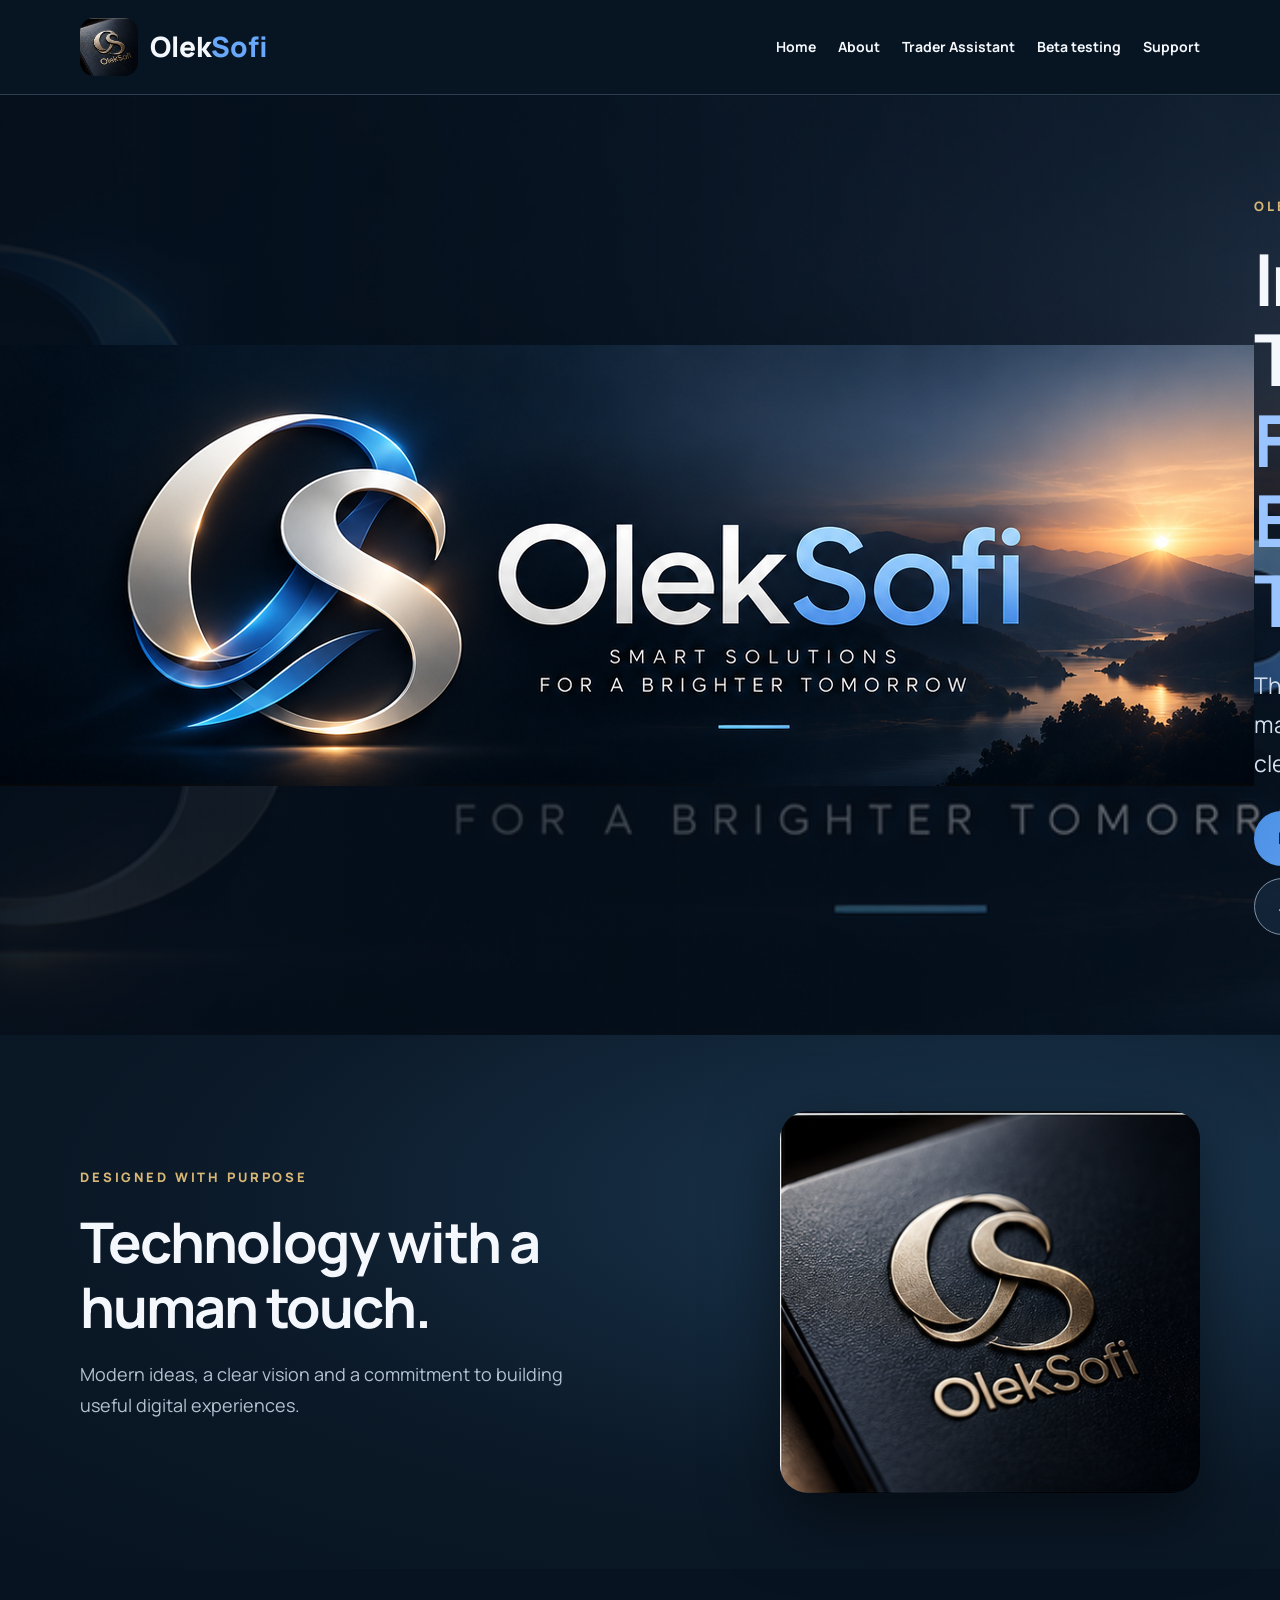
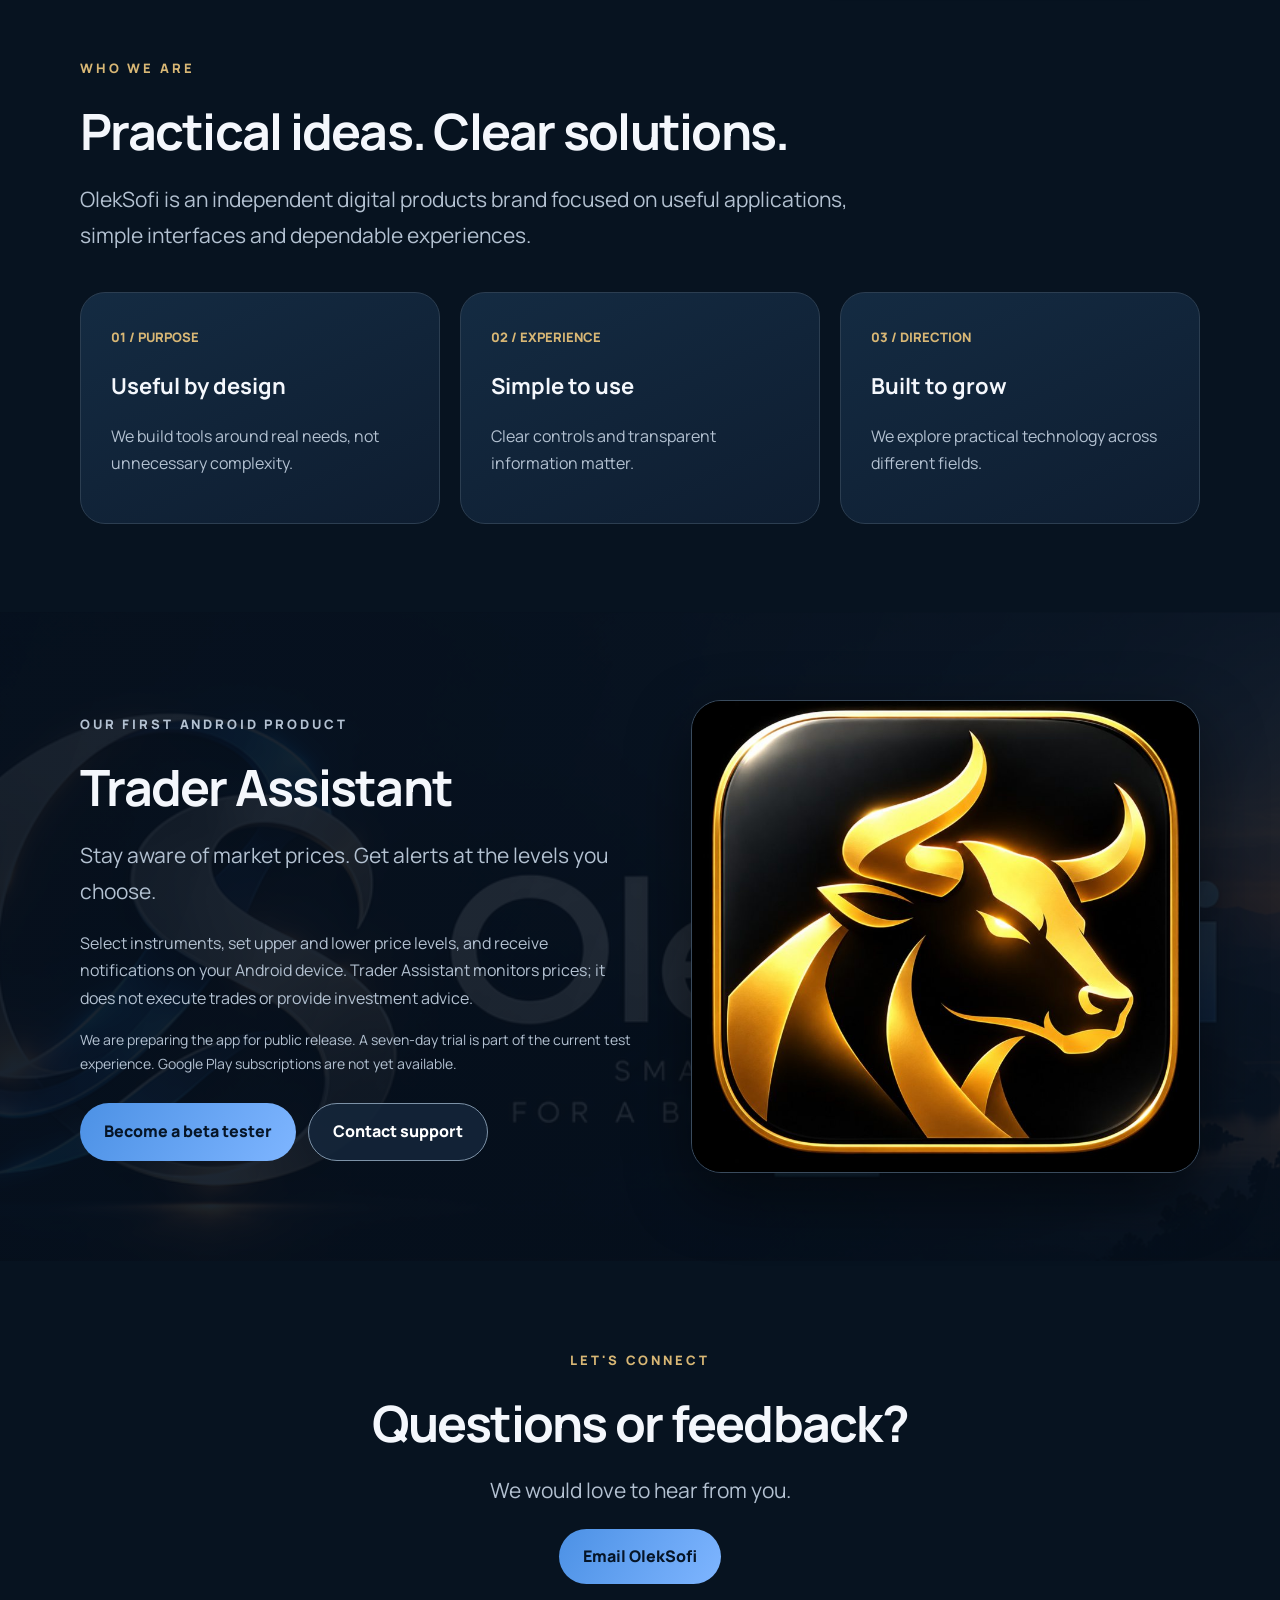
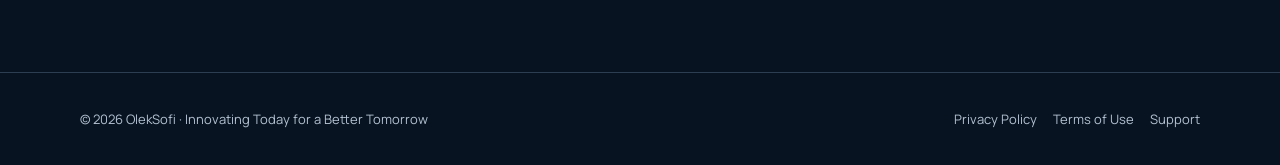
==== commit 5a325719: "Display existing sunset banner prominently on first screen; keep two original images" ====
--- a/index.html
+++ b/index.html
@@ -2,8 +2,8 @@
 <html lang="en"><head><meta charset="utf-8"><meta name="viewport" content="width=device-width,initial-scale=1"><meta name="description" content="OlekSofi builds practical digital tools. Discover Trader Assistant, a market price monitoring app for Android."><title>OlekSofi — Digital Tools for Tomorrow</title><link rel="icon" href="assets/OlekSofi_app_icon.png"><link rel="stylesheet" href="assets/style.css"></head><body>
 <header class="site-header"><div class="container header-inner"><a class="brand" href="index.html"><img src="assets/OlekSofi_gold_OS_dark.png" alt="OlekSofi logo"><span>Olek<span class="accent">Sofi</span></span></a><nav aria-label="Main navigation"><a href="index.html">Home</a><a href="index.html#about">About</a><a href="index.html#product">Trader Assistant</a><a href="beta.html">Beta testing</a><a href="support.html">Support</a></nav></div></header>
 <main>
-<section class="hero"><div class="container hero-inner"><p class="eyebrow">OLEKSOFI · DIGITAL PRODUCTS</p><h1>Innovating Today.<br><em>For a Better Tomorrow.</em></h1><p class="intro">Thoughtful digital tools built to make everyday tasks simpler, clearer and more useful.</p><div class="actions"><a class="button" href="#product">Discover Trader Assistant</a><a class="button button-ghost" href="beta.html">Join beta testing</a></div></div></section>
+<section class="hero"><img class="hero-banner-image" src="assets/OlekSofi_hero_banner.png" alt="OlekSofi banner with a sunset over the mountains" fetchpriority="high"><div class="container hero-inner"><p class="eyebrow">OLEKSOFI · DIGITAL PRODUCTS</p><h1>Innovating Today.<br><em>For a Better Tomorrow.</em></h1><p class="intro">Thoughtful digital tools built to make everyday tasks simpler, clearer and more useful.</p><div class="actions"><a class="button" href="#product">Discover Trader Assistant</a><a class="button button-ghost" href="beta.html">Join beta testing</a></div></div></section>
 <section class="brand-showcase" aria-label="OlekSofi visual identity"><div class="container showcase-grid"><div class="showcase-copy"><p class="eyebrow">DESIGNED WITH PURPOSE</p><h2>Technology with a human touch.</h2><p>Modern ideas, a clear vision and a commitment to building useful digital experiences.</p></div><div class="showcase-art"><img src="assets/OlekSofi_gold_OS_dark.png" alt="OlekSofi gold monogram on a dark background" loading="lazy"></div></div></section><section id="about" class="section"><div class="container"><p class="eyebrow">WHO WE ARE</p><h2>Practical ideas. Clear solutions.</h2><p class="section-lead">OlekSofi is an independent digital products brand focused on useful applications, simple interfaces and dependable experiences.</p><div class="features"><article class="feature"><span class="feature-no">01 / PURPOSE</span><h3>Useful by design</h3><p>We build tools around real needs, not unnecessary complexity.</p></article><article class="feature"><span class="feature-no">02 / EXPERIENCE</span><h3>Simple to use</h3><p>Clear controls and transparent information matter.</p></article><article class="feature"><span class="feature-no">03 / DIRECTION</span><h3>Built to grow</h3><p>We explore practical technology across different fields.</p></article></div></div></section>
 <section id="product" class="section product-section"><div class="container product-layout"><div><p class="eyebrow">OUR FIRST ANDROID PRODUCT</p><h2>Trader Assistant</h2><p class="section-lead">Stay aware of market prices. Get alerts at the levels you choose.</p><p>Select instruments, set upper and lower price levels, and receive notifications on your Android device. Trader Assistant monitors prices; it does not execute trades or provide investment advice.</p><p class="muted">We are preparing the app for public release. A seven-day trial is part of the current test experience. Google Play subscriptions are not yet available.</p><div class="actions"><a class="button" href="beta.html">Become a beta tester</a><a class="button button-ghost" href="support.html">Contact support</a></div></div><div class="product-art"><img src="assets/Trader_Assistant_Bull.jpg" alt="Trader Assistant gold bull illustration"></div></div></section>
-<section class="visual-banner" aria-label="OlekSofi sunset landscape"><div class="container"><p class="eyebrow">A BRIGHTER TOMORROW</p><h2>Ideas that look beyond today.</h2></div></section><section class="section contact-section"><div class="container"><p class="eyebrow">LET'S CONNECT</p><h2>Questions or feedback?</h2><p class="section-lead">We would love to hear from you.</p><a class="button" href="mailto:oleksofi@gmail.com">Email OlekSofi</a></div></section>
+<section class="section contact-section"><div class="container"><p class="eyebrow">LET'S CONNECT</p><h2>Questions or feedback?</h2><p class="section-lead">We would love to hear from you.</p><a class="button" href="mailto:oleksofi@gmail.com">Email OlekSofi</a></div></section>
 </main><footer><div class="container footer-inner"><span>© 2026 OlekSofi · Innovating Today for a Better Tomorrow</span><div><a href="privacy.html">Privacy Policy</a><a href="terms.html">Terms of Use</a><a href="support.html">Support</a></div></div></footer></body></html>
--- a/assets/style.css
+++ b/assets/style.css
@@ -1,2 +1,4 @@
 @import url('https://fonts.googleapis.com/css2?family=Manrope:wght@400;500;600;700;800&display=swap');
-:root{color-scheme:dark;--bg:#071320;--panel:#102235;--line:#2c3e51;--text:#f4f7fc;--muted:#b3c1d1;--gold:#d8b775;--blue:#68a7f9}*{box-sizing:border-box}html{scroll-behavior:smooth}body{margin:0;background:var(--bg);color:var(--text);font-family:Manrope,Arial,sans-serif;line-height:1.7}a{color:inherit}img{max-width:100%;display:block}.container{width:min(1120px,calc(100% - 44px));margin:auto}.site-header{background:#071523;border-bottom:1px solid var(--line)}.header-inner{display:flex;align-items:center;justify-content:space-between;gap:24px;padding:18px 0}.brand{display:flex;align-items:center;gap:12px;text-decoration:none;font-weight:800;font-size:28px;white-space:nowrap}.brand img{width:58px;height:58px;object-fit:cover;border-radius:14px}.accent{color:var(--blue)}nav{display:flex;align-items:center;gap:22px;flex-wrap:wrap}nav a{text-decoration:none;font-size:14px;font-weight:700}nav a:hover,footer a:hover{color:var(--blue)}.hero{background:linear-gradient(90deg,rgba(5,15,27,.94),rgba(5,15,27,.58)),url('OlekSofi_hero_banner.png') center/cover;min-height:570px;display:flex;align-items:center}.hero-inner{padding:100px 0}.eyebrow{font-size:13px;font-weight:800;letter-spacing:.22em;color:var(--gold);margin:0 0 22px}.hero h1{font-size:clamp(40px,5.6vw,76px);line-height:1.12;letter-spacing:-.04em;max-width:850px;margin:0 0 25px}.hero h1 em{font-style:normal;color:#9ac4ff}.intro{font-size:clamp(17px,2vw,23px);max-width:650px;color:#d4dfed}.actions{display:flex;flex-wrap:wrap;gap:12px;margin-top:28px}.button{display:inline-flex;align-items:center;justify-content:center;padding:14px 24px;background:linear-gradient(120deg,#4c91e5,#7eb5ff);border-radius:40px;color:#061527;text-decoration:none;font-weight:800;text-align:center}.button-ghost{background:#14263bd9;border:1px solid #7d92a7;color:#fff}.section{padding:88px 0}.section h2,.document h1{font-size:clamp(32px,4vw,50px);line-height:1.2;letter-spacing:-.035em;margin:0 0 20px}.section-lead{font-size:clamp(17px,2vw,21px);color:var(--muted);max-width:780px}.features{display:grid;grid-template-columns:repeat(3,1fr);gap:20px;margin-top:38px}.feature{background:linear-gradient(155deg,#142b42,#0e1d30);border:1px solid var(--line);border-radius:25px;padding:30px}.feature-no{color:var(--gold);font-size:13px;font-weight:800}.feature h3{font-size:22px;line-height:1.3}.feature p,.product-layout p,.document p,.document li{color:var(--muted)}.product-section{background:linear-gradient(110deg,rgba(6,16,29,.93),rgba(6,16,29,.86)),url('OlekSofi_hero_banner.png') center/cover}.product-layout{display:grid;grid-template-columns:1.05fr .95fr;align-items:center;gap:48px}.product-art img{border-radius:30px;border:1px solid #3a4b5d;box-shadow:0 22px 65px #0007}.muted{font-size:14px}.contact-section{text-align:center}.contact-section .section-lead{margin:0 auto}.contact-section .button{margin-top:20px}.document{padding:64px 0 90px;max-width:850px}.document h1{margin-bottom:24px}.document h2{margin:40px 0 14px;font-size:25px;line-height:1.3}.document .lead{font-size:20px}.notice{border-left:4px solid var(--gold);padding:18px 22px;background:#263548;border-radius:10px;color:#d6dfeb}.document a:not(.button){color:#8abaff}footer{border-top:1px solid var(--line);padding:35px 0;color:var(--muted);font-size:13px}.footer-inner{display:flex;justify-content:space-between;gap:18px;flex-wrap:wrap}.footer-inner div{display:flex;gap:16px;flex-wrap:wrap}footer a{text-decoration:none}@media(max-width:760px){.container{width:calc(100% - 32px)}.header-inner{align-items:flex-start;flex-direction:column;gap:12px;padding:12px 0}.brand{font-size:23px}.brand img{width:43px;height:43px}nav{width:100%;flex-wrap:nowrap;overflow-x:auto;gap:8px;padding-bottom:9px}nav a{white-space:nowrap;font-size:13px;border:1px solid var(--line);padding:6px 12px;border-radius:18px}.hero{min-height:470px;background-position:60% center}.hero-inner{padding:75px 0}.section{padding:58px 0}.features,.product-layout{grid-template-columns:1fr}.feature{padding:25px}.product-layout{gap:26px}.document{padding:45px 0 70px}.document h2{font-size:23px}}+:root{color-scheme:dark;--bg:#071320;--panel:#102235;--line:#2c3e51;--text:#f4f7fc;--muted:#b3c1d1;--gold:#d8b775;--blue:#68a7f9}*{box-sizing:border-box}html{scroll-behavior:smooth}body{margin:0;background:var(--bg);color:var(--text);font-family:Manrope,Arial,sans-serif;line-height:1.7}a{color:inherit}img{max-width:100%;display:block}.container{width:min(1120px,calc(100% - 44px));margin:auto}.site-header{background:#071523;border-bottom:1px solid var(--line)}.header-inner{display:flex;align-items:center;justify-content:space-between;gap:24px;padding:18px 0}.brand{display:flex;align-items:center;gap:12px;text-decoration:none;font-weight:800;font-size:28px;white-space:nowrap}.brand img{width:58px;height:58px;object-fit:cover;border-radius:14px}.accent{color:var(--blue)}nav{display:flex;align-items:center;gap:22px;flex-wrap:wrap}nav a{text-decoration:none;font-size:14px;font-weight:700}nav a:hover,footer a:hover{color:var(--blue)}.hero{background:linear-gradient(90deg,rgba(5,15,27,.94),rgba(5,15,27,.58)),url('OlekSofi_hero_banner.png') center/cover;min-height:570px;display:flex;align-items:center}.hero-inner{padding:100px 0}.eyebrow{font-size:13px;font-weight:800;letter-spacing:.22em;color:var(--gold);margin:0 0 22px}.hero h1{font-size:clamp(40px,5.6vw,76px);line-height:1.12;letter-spacing:-.04em;max-width:850px;margin:0 0 25px}.hero h1 em{font-style:normal;color:#9ac4ff}.intro{font-size:clamp(17px,2vw,23px);max-width:650px;color:#d4dfed}.actions{display:flex;flex-wrap:wrap;gap:12px;margin-top:28px}.button{display:inline-flex;align-items:center;justify-content:center;padding:14px 24px;background:linear-gradient(120deg,#4c91e5,#7eb5ff);border-radius:40px;color:#061527;text-decoration:none;font-weight:800;text-align:center}.button-ghost{background:#14263bd9;border:1px solid #7d92a7;color:#fff}.section{padding:88px 0}.section h2,.document h1{font-size:clamp(32px,4vw,50px);line-height:1.2;letter-spacing:-.035em;margin:0 0 20px}.section-lead{font-size:clamp(17px,2vw,21px);color:var(--muted);max-width:780px}.features{display:grid;grid-template-columns:repeat(3,1fr);gap:20px;margin-top:38px}.feature{background:linear-gradient(155deg,#142b42,#0e1d30);border:1px solid var(--line);border-radius:25px;padding:30px}.feature-no{color:var(--gold);font-size:13px;font-weight:800}.feature h3{font-size:22px;line-height:1.3}.feature p,.product-layout p,.document p,.document li{color:var(--muted)}.product-section{background:linear-gradient(110deg,rgba(6,16,29,.93),rgba(6,16,29,.86)),url('OlekSofi_hero_banner.png') center/cover}.product-layout{display:grid;grid-template-columns:1.05fr .95fr;align-items:center;gap:48px}.product-art img{border-radius:30px;border:1px solid #3a4b5d;box-shadow:0 22px 65px #0007}.muted{font-size:14px}.contact-section{text-align:center}.contact-section .section-lead{margin:0 auto}.contact-section .button{margin-top:20px}.document{padding:64px 0 90px;max-width:850px}.document h1{margin-bottom:24px}.document h2{margin:40px 0 14px;font-size:25px;line-height:1.3}.document .lead{font-size:20px}.notice{border-left:4px solid var(--gold);padding:18px 22px;background:#263548;border-radius:10px;color:#d6dfeb}.document a:not(.button){color:#8abaff}footer{border-top:1px solid var(--line);padding:35px 0;color:var(--muted);font-size:13px}.footer-inner{display:flex;justify-content:space-between;gap:18px;flex-wrap:wrap}.footer-inner div{display:flex;gap:16px;flex-wrap:wrap}footer a{text-decoration:none}@media(max-width:760px){.container{width:calc(100% - 32px)}.header-inner{align-items:flex-start;flex-direction:column;gap:12px;padding:12px 0}.brand{font-size:23px}.brand img{width:43px;height:43px}nav{width:100%;flex-wrap:nowrap;overflow-x:auto;gap:8px;padding-bottom:9px}nav a{white-space:nowrap;font-size:13px;border:1px solid var(--line);padding:6px 12px;border-radius:18px}.hero{min-height:470px;background-position:60% center}.hero-inner{padding:75px 0}.section{padding:58px 0}.features,.product-layout{grid-template-columns:1fr}.feature{padding:25px}.product-layout{gap:26px}.document{padding:45px 0 70px}.document h2{font-size:23px}}
+/* OlekSofi brand imagery */
+.brand-showcase{padding:76px 0;background:radial-gradient(ellipse at 80% 30%,#1c3851 0%,#0b1928 58%,#071320 100%)}.showcase-grid{display:grid;grid-template-columns:1.2fr .8fr;align-items:center;gap:48px}.showcase-copy h2,.visual-banner h2{font-size:clamp(32px,4.5vw,56px);line-height:1.15;letter-spacing:-.035em;margin:0 0 20px}.showcase-copy p:not(.eyebrow){color:var(--muted);font-size:18px;max-width:520px}.showcase-art{max-width:420px;justify-self:end}.showcase-art img{width:100%;border-radius:28px;box-shadow:0 24px 70px #0008}.visual-banner{min-height:360px;display:flex;align-items:center;background:linear-gradient(90deg,rgba(5,15,27,.90),rgba(5,15,27,.25)),url('OlekSofi_hero_banner.png') center 45%/cover;border-block:1px solid var(--line)}.visual-banner h2{max-width:650px;text-shadow:0 3px 20px #0009}@media(max-width:760px){.brand-showcase{padding:52px 0}.showcase-grid{grid-template-columns:1fr;gap:26px}.showcase-art{justify-self:center;max-width:310px}.visual-banner{min-height:290px;background-position:65% center}}
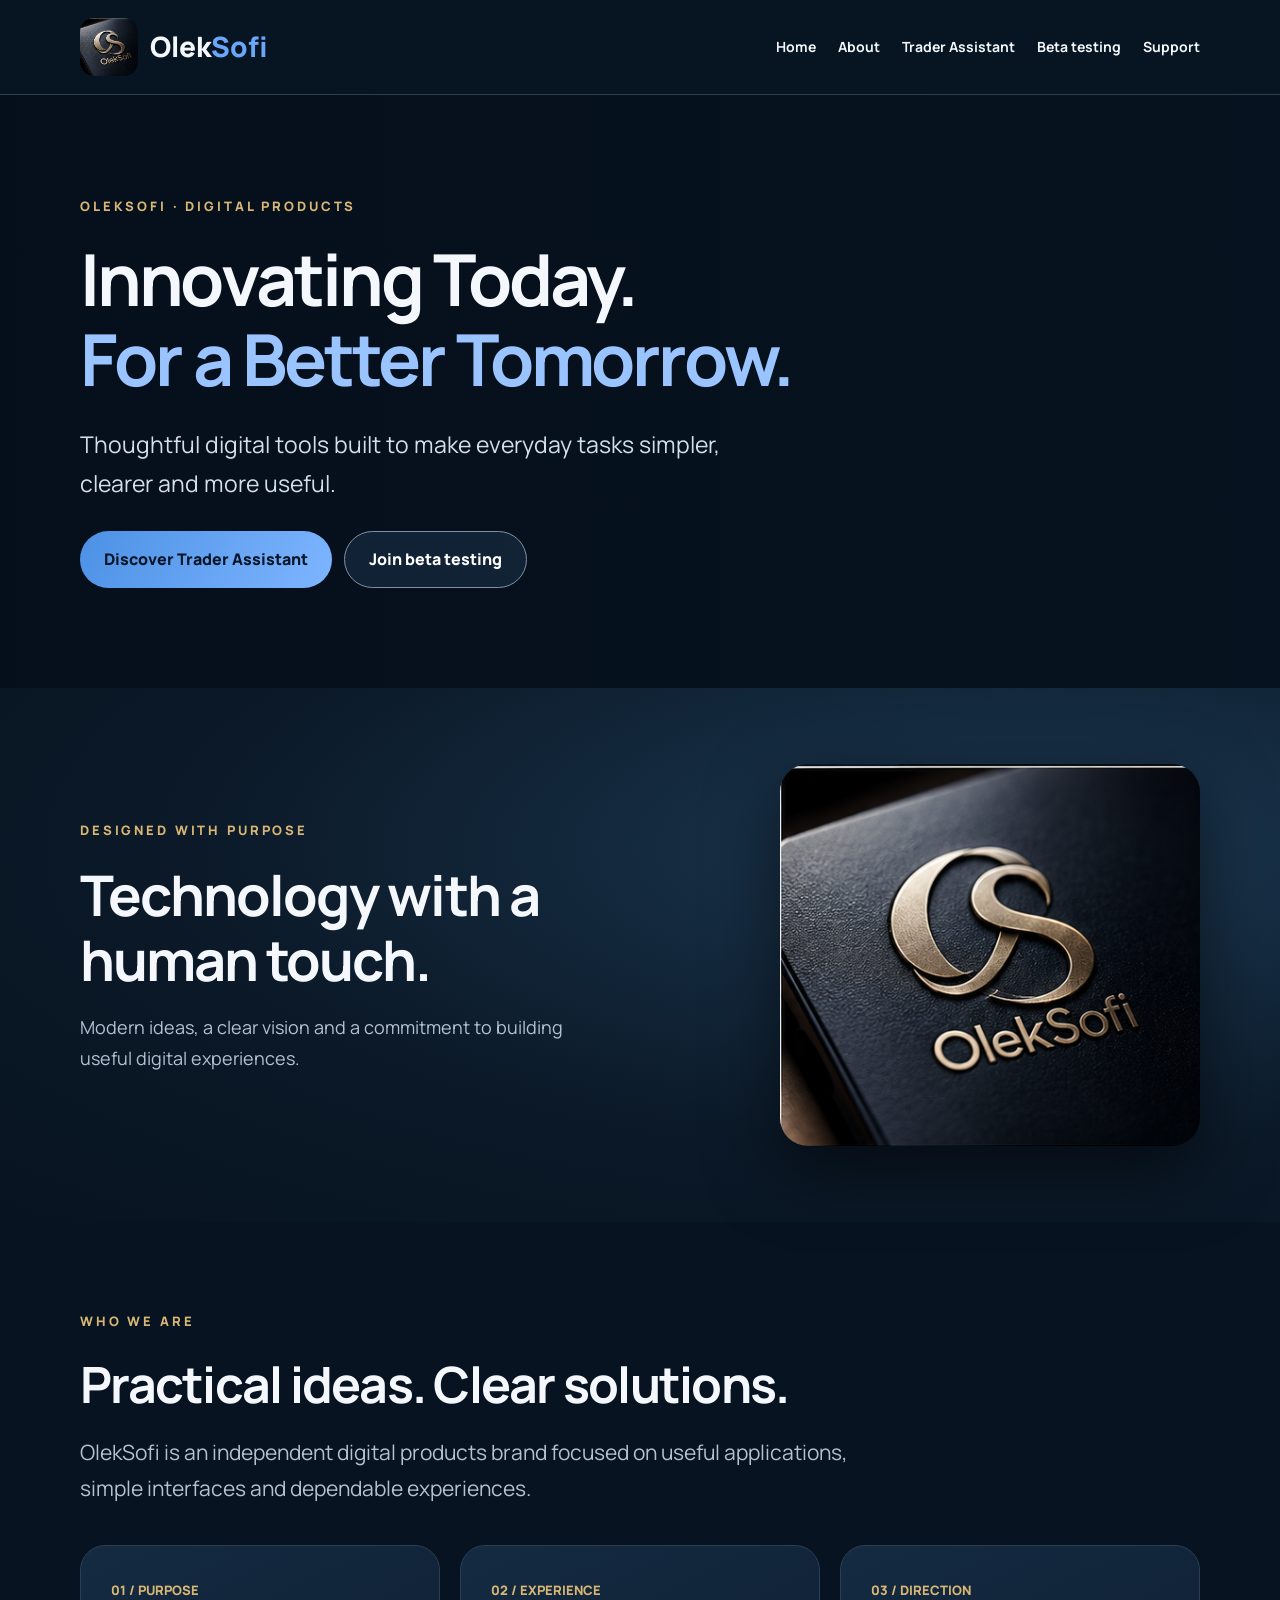
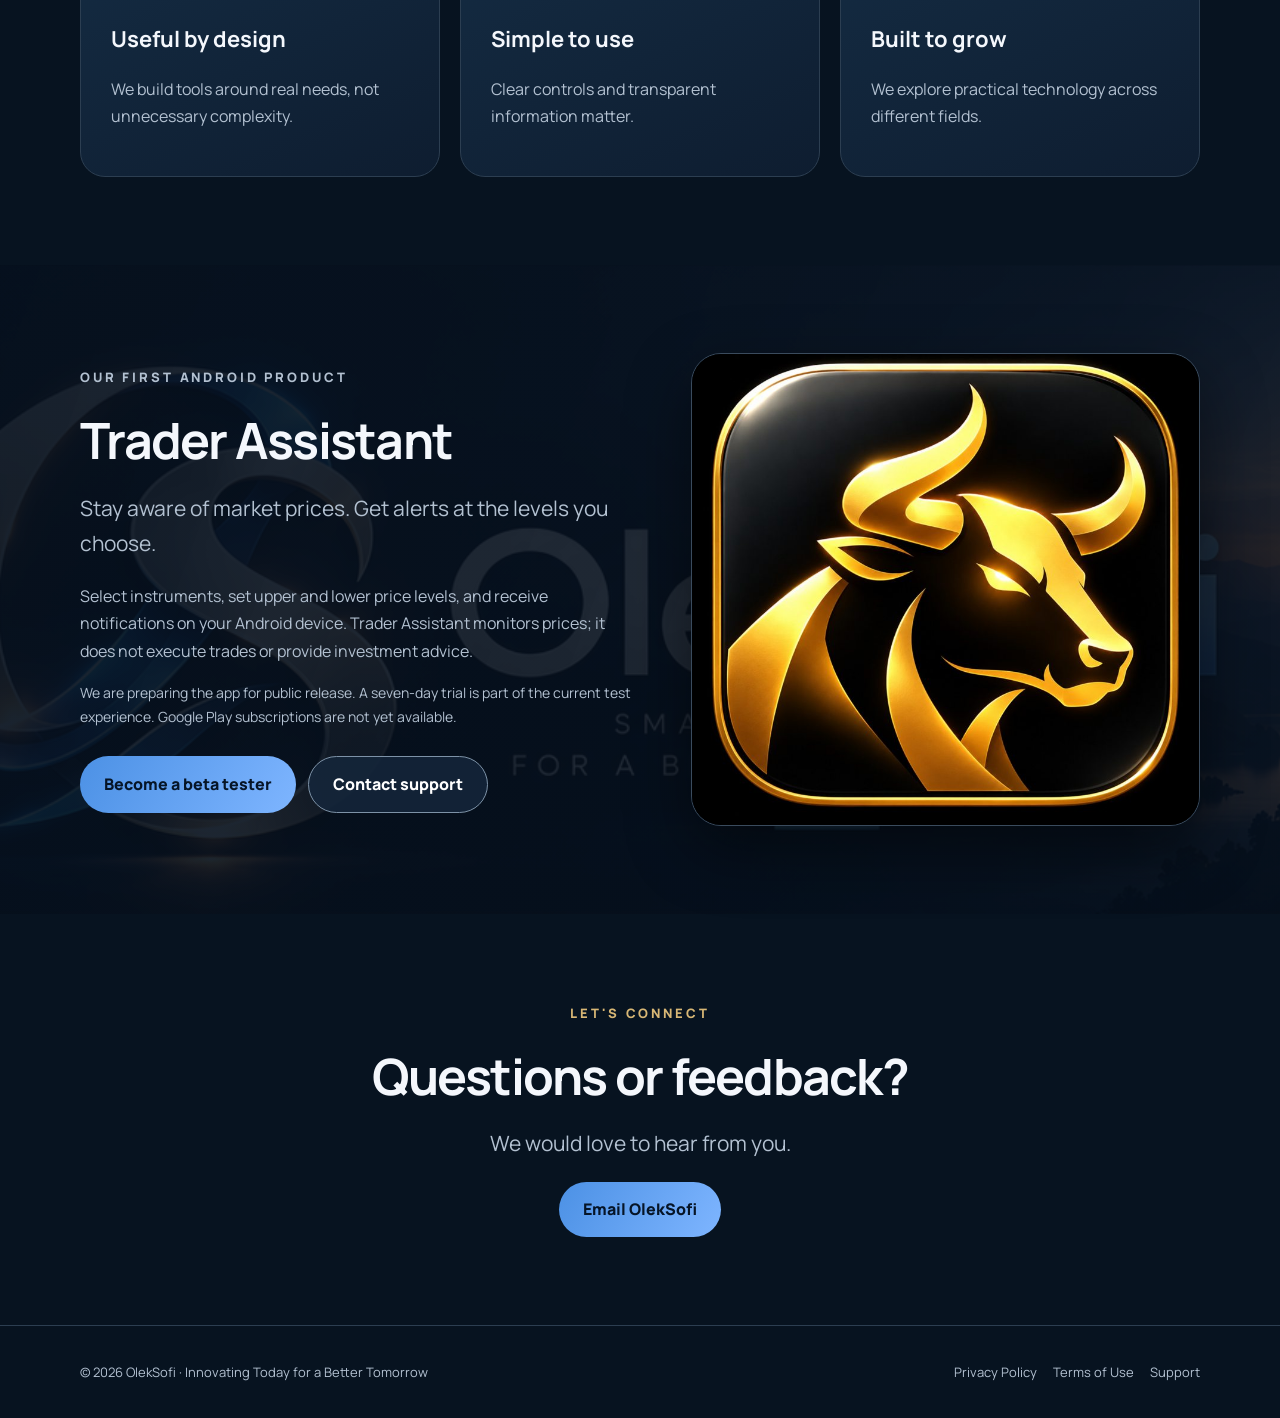
==== commit 15129cfc: "Fix mobile layout: bust stale CSS cache and remove unstyled hero inline image" ====
--- a/index.html
+++ b/index.html
@@ -1,8 +1,8 @@
 <!doctype html>
-<html lang="en"><head><meta charset="utf-8"><meta name="viewport" content="width=device-width,initial-scale=1"><meta name="description" content="OlekSofi builds practical digital tools. Discover Trader Assistant, a market price monitoring app for Android."><title>OlekSofi — Digital Tools for Tomorrow</title><link rel="icon" href="assets/OlekSofi_app_icon.png"><link rel="stylesheet" href="assets/style.css"></head><body>
+<html lang="en"><head><meta charset="utf-8"><meta name="viewport" content="width=device-width,initial-scale=1"><meta name="description" content="OlekSofi builds practical digital tools. Discover Trader Assistant, a market price monitoring app for Android."><title>OlekSofi — Digital Tools for Tomorrow</title><link rel="icon" href="assets/OlekSofi_app_icon.png"><link rel="stylesheet" href="assets/style.css?v=20261027-fix1"></head><body>
 <header class="site-header"><div class="container header-inner"><a class="brand" href="index.html"><img src="assets/OlekSofi_gold_OS_dark.png" alt="OlekSofi logo"><span>Olek<span class="accent">Sofi</span></span></a><nav aria-label="Main navigation"><a href="index.html">Home</a><a href="index.html#about">About</a><a href="index.html#product">Trader Assistant</a><a href="beta.html">Beta testing</a><a href="support.html">Support</a></nav></div></header>
 <main>
-<section class="hero"><img class="hero-banner-image" src="assets/OlekSofi_hero_banner.png" alt="OlekSofi banner with a sunset over the mountains" fetchpriority="high"><div class="container hero-inner"><p class="eyebrow">OLEKSOFI · DIGITAL PRODUCTS</p><h1>Innovating Today.<br><em>For a Better Tomorrow.</em></h1><p class="intro">Thoughtful digital tools built to make everyday tasks simpler, clearer and more useful.</p><div class="actions"><a class="button" href="#product">Discover Trader Assistant</a><a class="button button-ghost" href="beta.html">Join beta testing</a></div></div></section>
+<section class="hero"><div class="container hero-inner"><p class="eyebrow">OLEKSOFI · DIGITAL PRODUCTS</p><h1>Innovating Today.<br><em>For a Better Tomorrow.</em></h1><p class="intro">Thoughtful digital tools built to make everyday tasks simpler, clearer and more useful.</p><div class="actions"><a class="button" href="#product">Discover Trader Assistant</a><a class="button button-ghost" href="beta.html">Join beta testing</a></div></div></section>
 <section class="brand-showcase" aria-label="OlekSofi visual identity"><div class="container showcase-grid"><div class="showcase-copy"><p class="eyebrow">DESIGNED WITH PURPOSE</p><h2>Technology with a human touch.</h2><p>Modern ideas, a clear vision and a commitment to building useful digital experiences.</p></div><div class="showcase-art"><img src="assets/OlekSofi_gold_OS_dark.png" alt="OlekSofi gold monogram on a dark background" loading="lazy"></div></div></section><section id="about" class="section"><div class="container"><p class="eyebrow">WHO WE ARE</p><h2>Practical ideas. Clear solutions.</h2><p class="section-lead">OlekSofi is an independent digital products brand focused on useful applications, simple interfaces and dependable experiences.</p><div class="features"><article class="feature"><span class="feature-no">01 / PURPOSE</span><h3>Useful by design</h3><p>We build tools around real needs, not unnecessary complexity.</p></article><article class="feature"><span class="feature-no">02 / EXPERIENCE</span><h3>Simple to use</h3><p>Clear controls and transparent information matter.</p></article><article class="feature"><span class="feature-no">03 / DIRECTION</span><h3>Built to grow</h3><p>We explore practical technology across different fields.</p></article></div></div></section>
 <section id="product" class="section product-section"><div class="container product-layout"><div><p class="eyebrow">OUR FIRST ANDROID PRODUCT</p><h2>Trader Assistant</h2><p class="section-lead">Stay aware of market prices. Get alerts at the levels you choose.</p><p>Select instruments, set upper and lower price levels, and receive notifications on your Android device. Trader Assistant monitors prices; it does not execute trades or provide investment advice.</p><p class="muted">We are preparing the app for public release. A seven-day trial is part of the current test experience. Google Play subscriptions are not yet available.</p><div class="actions"><a class="button" href="beta.html">Become a beta tester</a><a class="button button-ghost" href="support.html">Contact support</a></div></div><div class="product-art"><img src="assets/Trader_Assistant_Bull.jpg" alt="Trader Assistant gold bull illustration"></div></div></section>
 <section class="section contact-section"><div class="container"><p class="eyebrow">LET'S CONNECT</p><h2>Questions or feedback?</h2><p class="section-lead">We would love to hear from you.</p><a class="button" href="mailto:oleksofi@gmail.com">Email OlekSofi</a></div></section>
--- a/assets/style.css
+++ b/assets/style.css
@@ -2,3 +2,6 @@
 :root{color-scheme:dark;--bg:#071320;--panel:#102235;--line:#2c3e51;--text:#f4f7fc;--muted:#b3c1d1;--gold:#d8b775;--blue:#68a7f9}*{box-sizing:border-box}html{scroll-behavior:smooth}body{margin:0;background:var(--bg);color:var(--text);font-family:Manrope,Arial,sans-serif;line-height:1.7}a{color:inherit}img{max-width:100%;display:block}.container{width:min(1120px,calc(100% - 44px));margin:auto}.site-header{background:#071523;border-bottom:1px solid var(--line)}.header-inner{display:flex;align-items:center;justify-content:space-between;gap:24px;padding:18px 0}.brand{display:flex;align-items:center;gap:12px;text-decoration:none;font-weight:800;font-size:28px;white-space:nowrap}.brand img{width:58px;height:58px;object-fit:cover;border-radius:14px}.accent{color:var(--blue)}nav{display:flex;align-items:center;gap:22px;flex-wrap:wrap}nav a{text-decoration:none;font-size:14px;font-weight:700}nav a:hover,footer a:hover{color:var(--blue)}.hero{background:linear-gradient(90deg,rgba(5,15,27,.94),rgba(5,15,27,.58)),url('OlekSofi_hero_banner.png') center/cover;min-height:570px;display:flex;align-items:center}.hero-inner{padding:100px 0}.eyebrow{font-size:13px;font-weight:800;letter-spacing:.22em;color:var(--gold);margin:0 0 22px}.hero h1{font-size:clamp(40px,5.6vw,76px);line-height:1.12;letter-spacing:-.04em;max-width:850px;margin:0 0 25px}.hero h1 em{font-style:normal;color:#9ac4ff}.intro{font-size:clamp(17px,2vw,23px);max-width:650px;color:#d4dfed}.actions{display:flex;flex-wrap:wrap;gap:12px;margin-top:28px}.button{display:inline-flex;align-items:center;justify-content:center;padding:14px 24px;background:linear-gradient(120deg,#4c91e5,#7eb5ff);border-radius:40px;color:#061527;text-decoration:none;font-weight:800;text-align:center}.button-ghost{background:#14263bd9;border:1px solid #7d92a7;color:#fff}.section{padding:88px 0}.section h2,.document h1{font-size:clamp(32px,4vw,50px);line-height:1.2;letter-spacing:-.035em;margin:0 0 20px}.section-lead{font-size:clamp(17px,2vw,21px);color:var(--muted);max-width:780px}.features{display:grid;grid-template-columns:repeat(3,1fr);gap:20px;margin-top:38px}.feature{background:linear-gradient(155deg,#142b42,#0e1d30);border:1px solid var(--line);border-radius:25px;padding:30px}.feature-no{color:var(--gold);font-size:13px;font-weight:800}.feature h3{font-size:22px;line-height:1.3}.feature p,.product-layout p,.document p,.document li{color:var(--muted)}.product-section{background:linear-gradient(110deg,rgba(6,16,29,.93),rgba(6,16,29,.86)),url('OlekSofi_hero_banner.png') center/cover}.product-layout{display:grid;grid-template-columns:1.05fr .95fr;align-items:center;gap:48px}.product-art img{border-radius:30px;border:1px solid #3a4b5d;box-shadow:0 22px 65px #0007}.muted{font-size:14px}.contact-section{text-align:center}.contact-section .section-lead{margin:0 auto}.contact-section .button{margin-top:20px}.document{padding:64px 0 90px;max-width:850px}.document h1{margin-bottom:24px}.document h2{margin:40px 0 14px;font-size:25px;line-height:1.3}.document .lead{font-size:20px}.notice{border-left:4px solid var(--gold);padding:18px 22px;background:#263548;border-radius:10px;color:#d6dfeb}.document a:not(.button){color:#8abaff}footer{border-top:1px solid var(--line);padding:35px 0;color:var(--muted);font-size:13px}.footer-inner{display:flex;justify-content:space-between;gap:18px;flex-wrap:wrap}.footer-inner div{display:flex;gap:16px;flex-wrap:wrap}footer a{text-decoration:none}@media(max-width:760px){.container{width:calc(100% - 32px)}.header-inner{align-items:flex-start;flex-direction:column;gap:12px;padding:12px 0}.brand{font-size:23px}.brand img{width:43px;height:43px}nav{width:100%;flex-wrap:nowrap;overflow-x:auto;gap:8px;padding-bottom:9px}nav a{white-space:nowrap;font-size:13px;border:1px solid var(--line);padding:6px 12px;border-radius:18px}.hero{min-height:470px;background-position:60% center}.hero-inner{padding:75px 0}.section{padding:58px 0}.features,.product-layout{grid-template-columns:1fr}.feature{padding:25px}.product-layout{gap:26px}.document{padding:45px 0 70px}.document h2{font-size:23px}}
 /* OlekSofi brand imagery */
 .brand-showcase{padding:76px 0;background:radial-gradient(ellipse at 80% 30%,#1c3851 0%,#0b1928 58%,#071320 100%)}.showcase-grid{display:grid;grid-template-columns:1.2fr .8fr;align-items:center;gap:48px}.showcase-copy h2,.visual-banner h2{font-size:clamp(32px,4.5vw,56px);line-height:1.15;letter-spacing:-.035em;margin:0 0 20px}.showcase-copy p:not(.eyebrow){color:var(--muted);font-size:18px;max-width:520px}.showcase-art{max-width:420px;justify-self:end}.showcase-art img{width:100%;border-radius:28px;box-shadow:0 24px 70px #0008}.visual-banner{min-height:360px;display:flex;align-items:center;background:linear-gradient(90deg,rgba(5,15,27,.90),rgba(5,15,27,.25)),url('OlekSofi_hero_banner.png') center 45%/cover;border-block:1px solid var(--line)}.visual-banner h2{max-width:650px;text-shadow:0 3px 20px #0009}@media(max-width:760px){.brand-showcase{padding:52px 0}.showcase-grid{grid-template-columns:1fr;gap:26px}.showcase-art{justify-self:center;max-width:310px}.visual-banner{min-height:290px;background-position:65% center}}
+
+/* First-screen banner: visible image instead of a heavily darkened background */
+.hero{position:relative;isolation:isolate;overflow:hidden;background:#071320;min-height:570px}.hero-banner-image{position:absolute;inset:0;width:100%;height:100%;object-fit:cover;object-position:center;z-index:-2}.hero:before{content:"";position:absolute;inset:0;background:linear-gradient(90deg,rgba(5,15,27,.84) 0%,rgba(5,15,27,.52) 48%,rgba(5,15,27,.12) 100%);z-index:-1}.hero-inner{position:relative}@media(max-width:760px){.hero{min-height:510px}.hero-banner-image{object-position:62% center}.hero:before{background:linear-gradient(90deg,rgba(5,15,27,.76),rgba(5,15,27,.42))}}
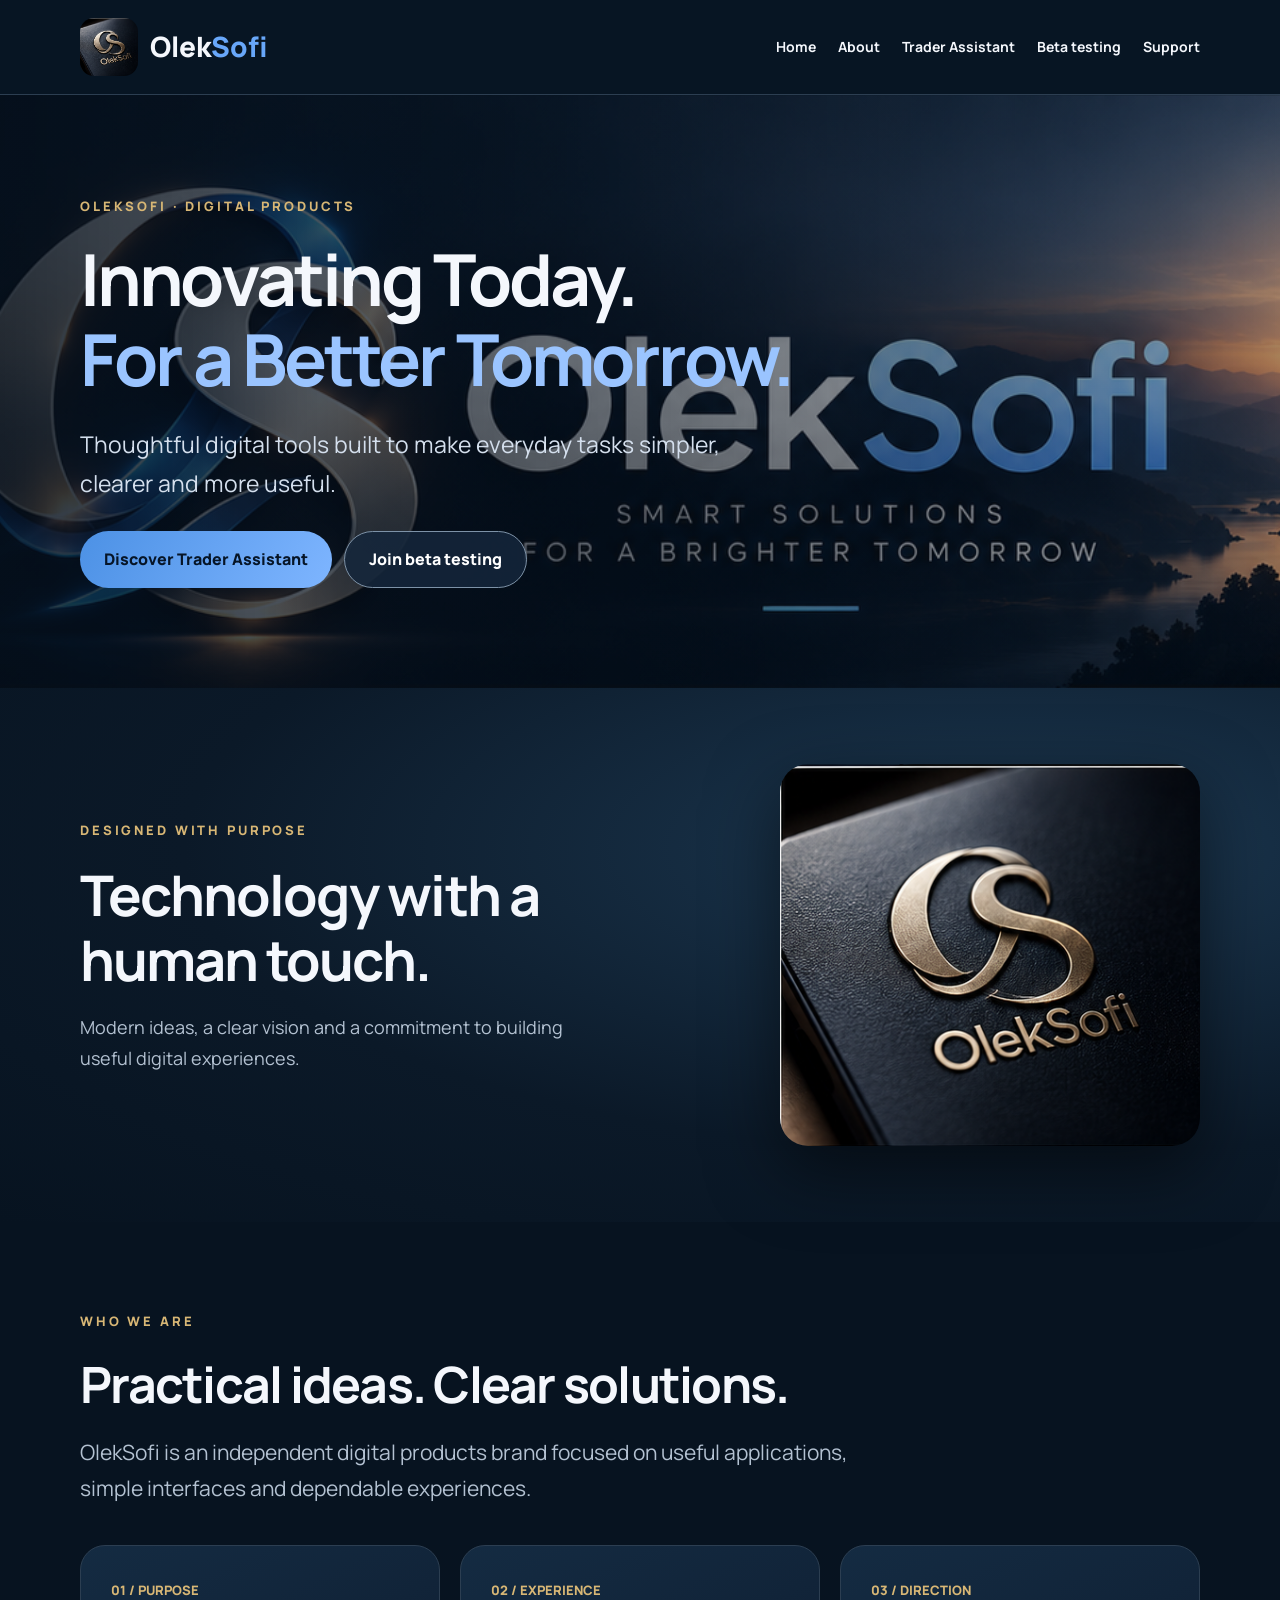
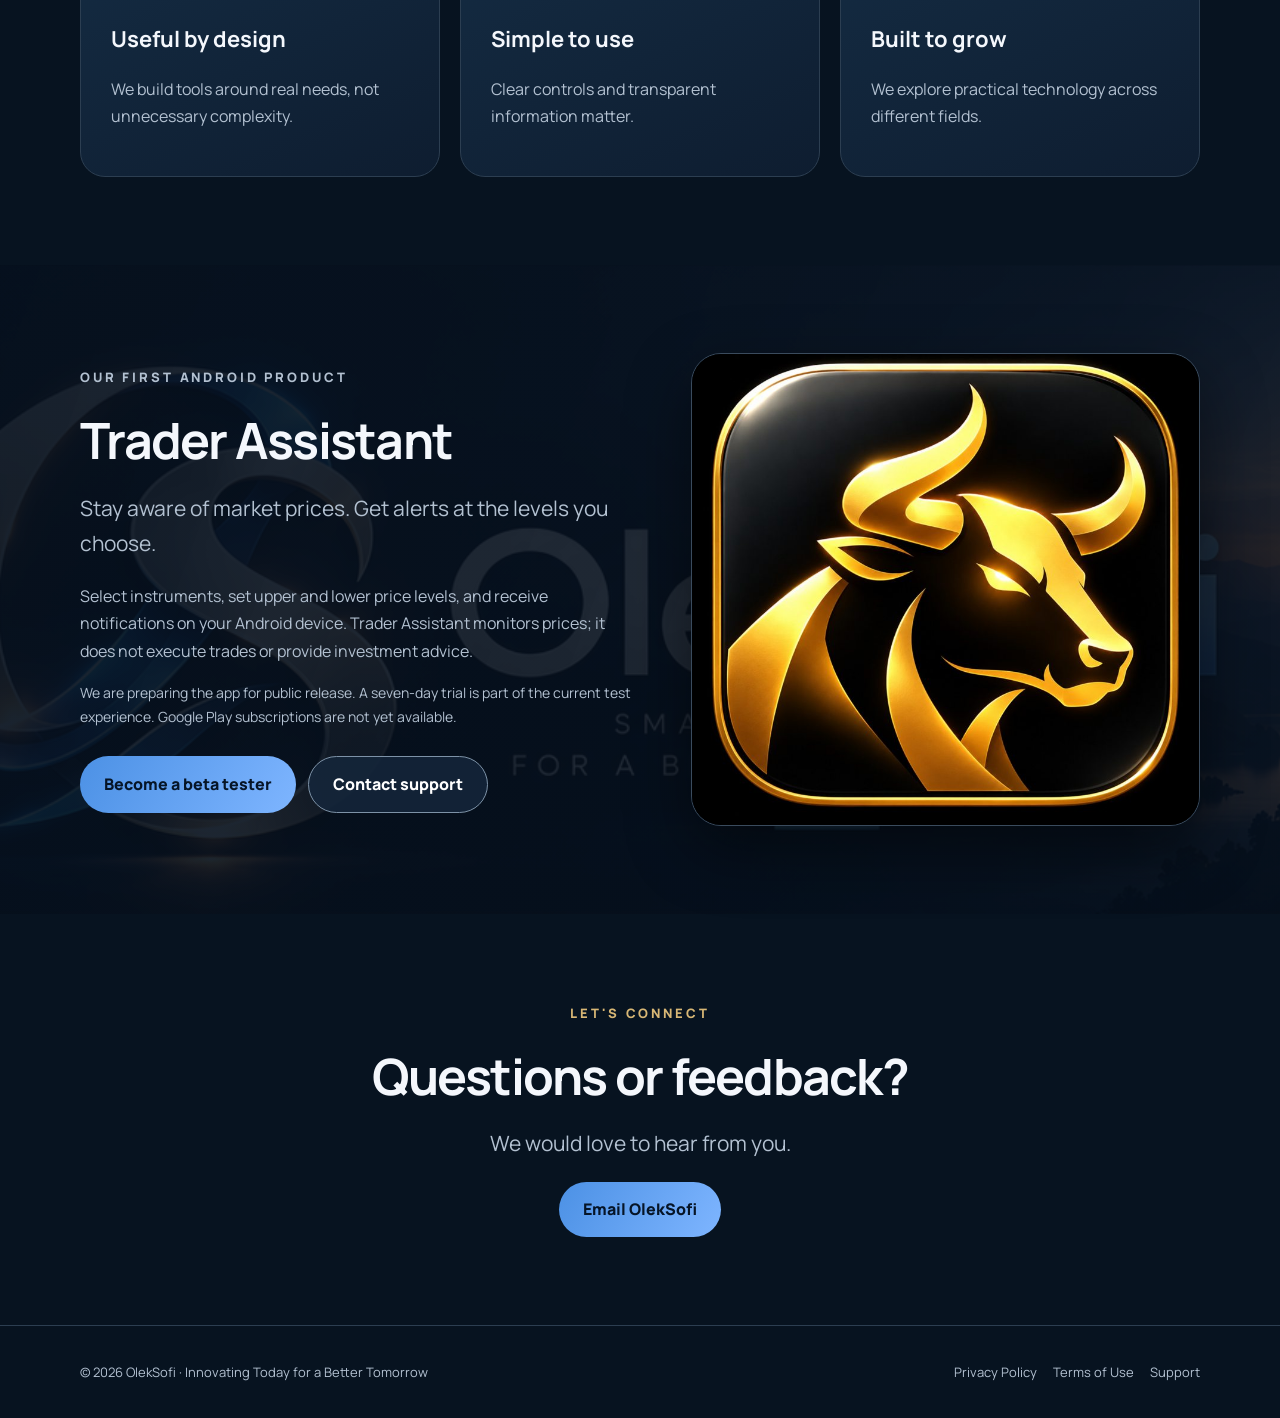
==== commit 55234f54: "Load mobile responsive stylesheet revision 2" ====
--- a/index.html
+++ b/index.html
@@ -1,5 +1,5 @@
 <!doctype html>
-<html lang="en"><head><meta charset="utf-8"><meta name="viewport" content="width=device-width,initial-scale=1"><meta name="description" content="OlekSofi builds practical digital tools. Discover Trader Assistant, a market price monitoring app for Android."><title>OlekSofi — Digital Tools for Tomorrow</title><link rel="icon" href="assets/OlekSofi_app_icon.png"><link rel="stylesheet" href="assets/style.css?v=20261027-fix1"></head><body>
+<html lang="en"><head><meta charset="utf-8"><meta name="viewport" content="width=device-width,initial-scale=1"><meta name="description" content="OlekSofi builds practical digital tools. Discover Trader Assistant, a market price monitoring app for Android."><title>OlekSofi — Digital Tools for Tomorrow</title><link rel="icon" href="assets/OlekSofi_app_icon.png"><link rel="stylesheet" href="assets/style.css?v=20261027-mobile2"></head><body>
 <header class="site-header"><div class="container header-inner"><a class="brand" href="index.html"><img src="assets/OlekSofi_gold_OS_dark.png" alt="OlekSofi logo"><span>Olek<span class="accent">Sofi</span></span></a><nav aria-label="Main navigation"><a href="index.html">Home</a><a href="index.html#about">About</a><a href="index.html#product">Trader Assistant</a><a href="beta.html">Beta testing</a><a href="support.html">Support</a></nav></div></header>
 <main>
 <section class="hero"><div class="container hero-inner"><p class="eyebrow">OLEKSOFI · DIGITAL PRODUCTS</p><h1>Innovating Today.<br><em>For a Better Tomorrow.</em></h1><p class="intro">Thoughtful digital tools built to make everyday tasks simpler, clearer and more useful.</p><div class="actions"><a class="button" href="#product">Discover Trader Assistant</a><a class="button button-ghost" href="beta.html">Join beta testing</a></div></div></section>
--- a/assets/style.css
+++ b/assets/style.css
@@ -5,3 +5,7 @@
 
 /* First-screen banner: visible image instead of a heavily darkened background */
 .hero{position:relative;isolation:isolate;overflow:hidden;background:#071320;min-height:570px}.hero-banner-image{position:absolute;inset:0;width:100%;height:100%;object-fit:cover;object-position:center;z-index:-2}.hero:before{content:"";position:absolute;inset:0;background:linear-gradient(90deg,rgba(5,15,27,.84) 0%,rgba(5,15,27,.52) 48%,rgba(5,15,27,.12) 100%);z-index:-1}.hero-inner{position:relative}@media(max-width:760px){.hero{min-height:510px}.hero-banner-image{object-position:62% center}.hero:before{background:linear-gradient(90deg,rgba(5,15,27,.76),rgba(5,15,27,.42))}}
+
+/* Mobile layout hardening: prevent desktop-width canvas on narrow devices */
+html,body{width:100%;max-width:100%;overflow-x:hidden}body{min-width:0}.container{max-width:100%;min-width:0}.hero,.brand-showcase,.section,.product-section,.site-header,footer{max-width:100%;min-width:0}.hero-inner,.showcase-grid,.product-layout,.showcase-copy,.product-layout>div{min-width:0}.hero h1,.hero p,.section h2,.showcase-copy h2{overflow-wrap:break-word}.hero{background-image:linear-gradient(90deg,rgba(5,15,27,.83),rgba(5,15,27,.35)),url('OlekSofi_hero_banner.png');background-position:center;background-size:cover}.hero:before{display:none}
+@media(max-width:760px){html,body{width:100%;overflow-x:clip}.container{width:calc(100% - 32px);max-width:100%}.hero{display:block;min-height:0;background-position:60% center}.hero-inner{padding:66px 0 76px}.hero h1{font-size:clamp(34px,9vw,48px);max-width:100%;line-height:1.14}.intro{font-size:17px;max-width:100%}.header-inner{display:flex;flex-direction:column;align-items:stretch}.brand{align-self:flex-start}nav{display:flex;flex-wrap:nowrap;overflow-x:auto;max-width:100%;white-space:nowrap}.showcase-grid,.product-layout,.features{display:grid;grid-template-columns:minmax(0,1fr)}.showcase-art{width:100%;max-width:310px;justify-self:center}.product-art,.product-art img{width:100%;max-width:100%;height:auto}.actions{max-width:100%}.actions .button{max-width:100%;white-space:normal}.section{padding:58px 0}.eyebrow{letter-spacing:.12em}}
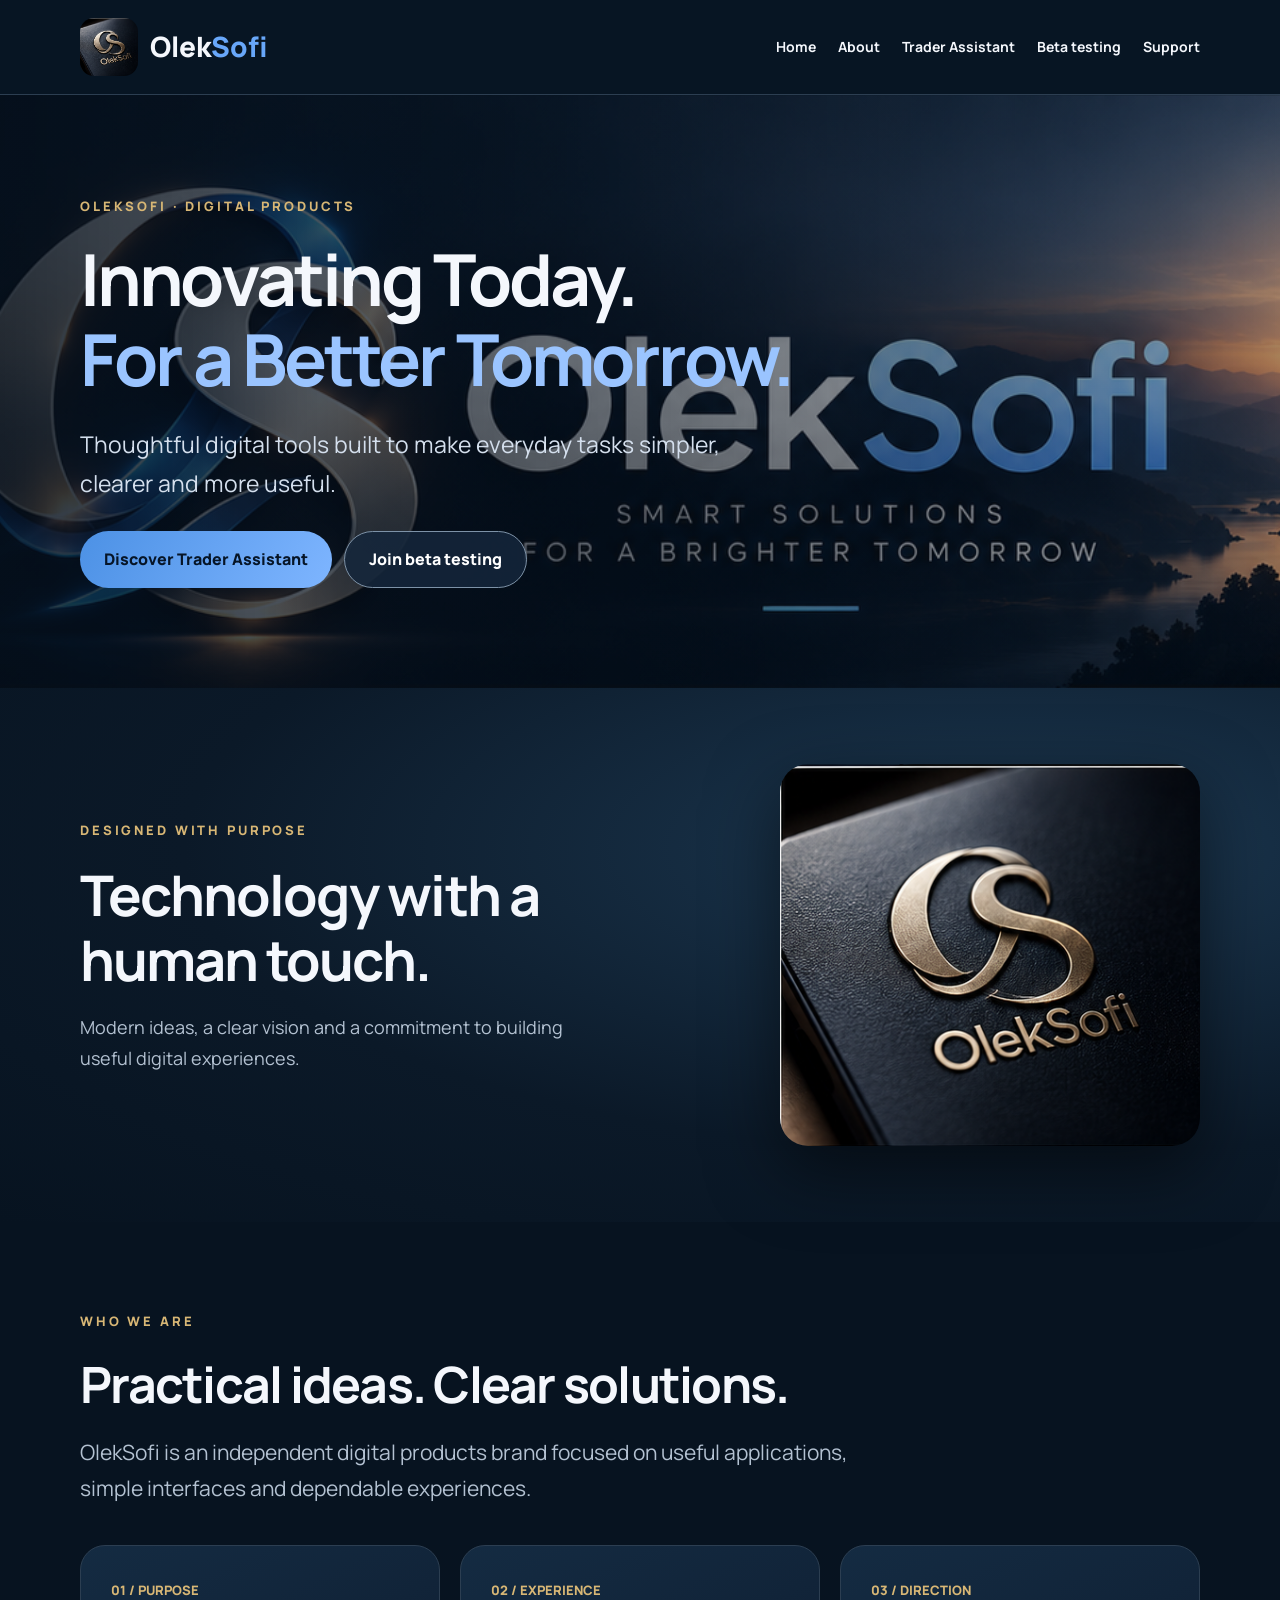
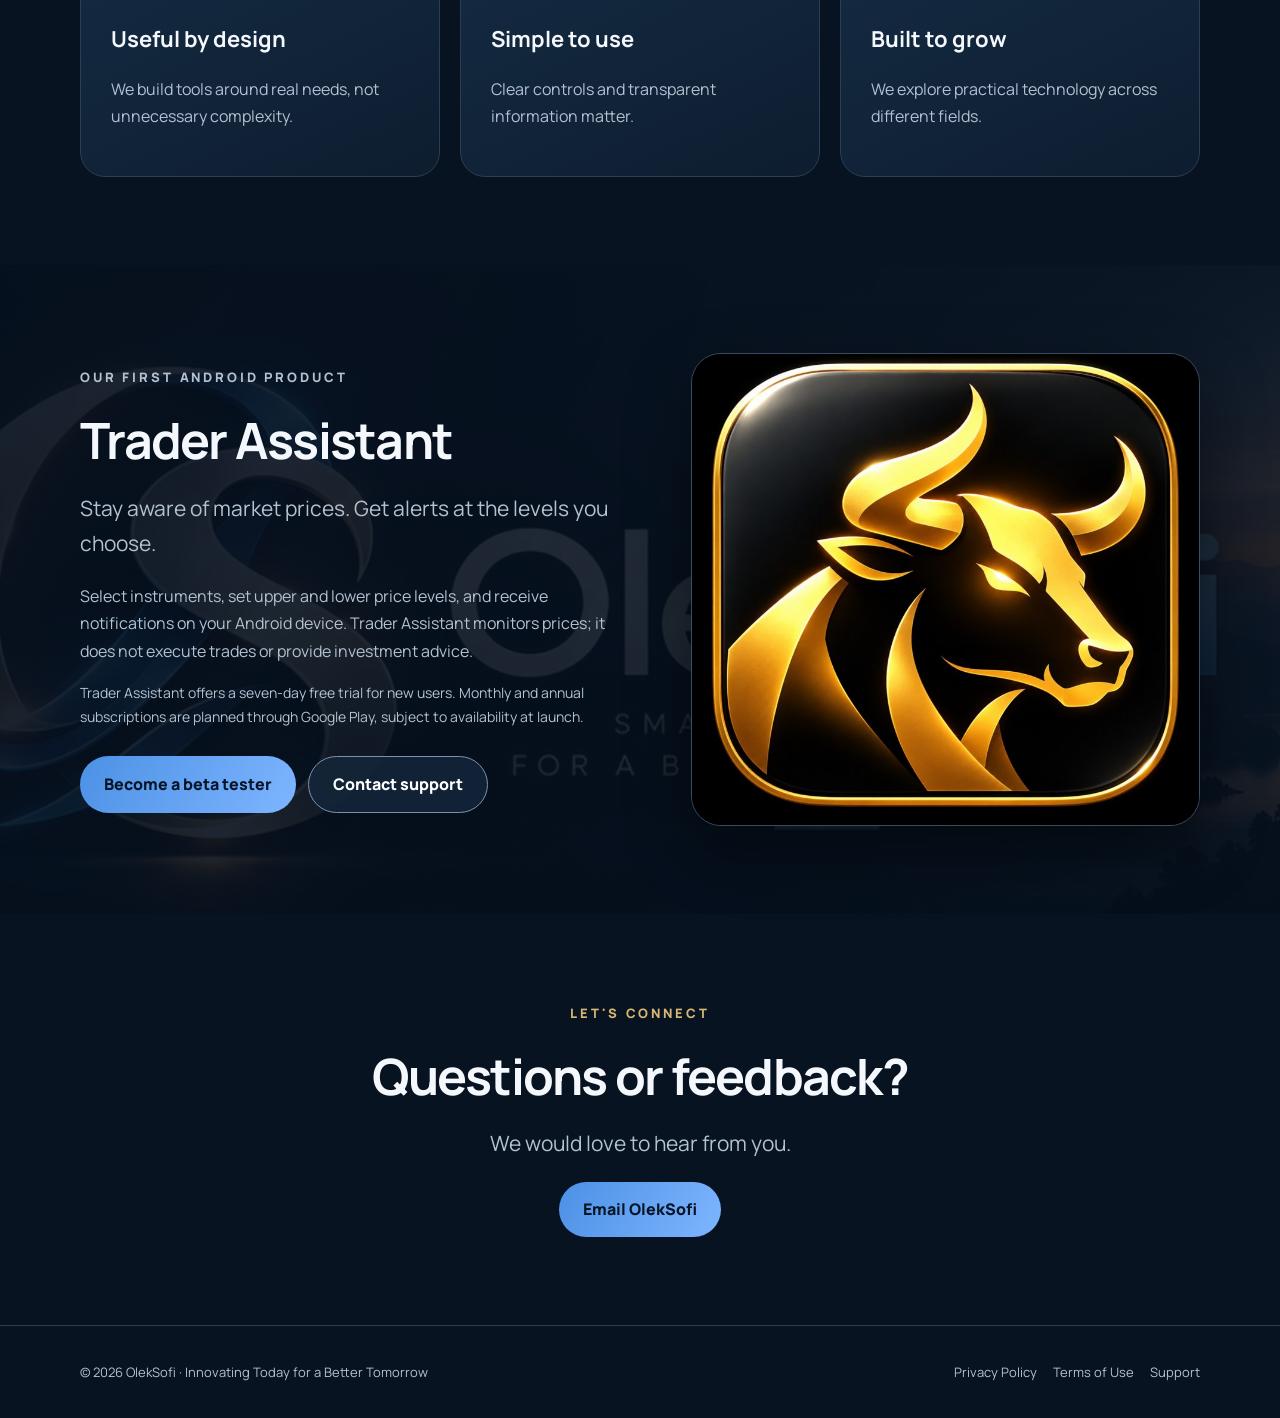
==== commit 8d5659c6: "Update reviewed OlekSofi website copy: index.html" ====
--- a/index.html
+++ b/index.html
@@ -4,6 +4,6 @@
 <main>
 <section class="hero"><div class="container hero-inner"><p class="eyebrow">OLEKSOFI · DIGITAL PRODUCTS</p><h1>Innovating Today.<br><em>For a Better Tomorrow.</em></h1><p class="intro">Thoughtful digital tools built to make everyday tasks simpler, clearer and more useful.</p><div class="actions"><a class="button" href="#product">Discover Trader Assistant</a><a class="button button-ghost" href="beta.html">Join beta testing</a></div></div></section>
 <section class="brand-showcase" aria-label="OlekSofi visual identity"><div class="container showcase-grid"><div class="showcase-copy"><p class="eyebrow">DESIGNED WITH PURPOSE</p><h2>Technology with a human touch.</h2><p>Modern ideas, a clear vision and a commitment to building useful digital experiences.</p></div><div class="showcase-art"><img src="assets/OlekSofi_gold_OS_dark.png" alt="OlekSofi gold monogram on a dark background" loading="lazy"></div></div></section><section id="about" class="section"><div class="container"><p class="eyebrow">WHO WE ARE</p><h2>Practical ideas. Clear solutions.</h2><p class="section-lead">OlekSofi is an independent digital products brand focused on useful applications, simple interfaces and dependable experiences.</p><div class="features"><article class="feature"><span class="feature-no">01 / PURPOSE</span><h3>Useful by design</h3><p>We build tools around real needs, not unnecessary complexity.</p></article><article class="feature"><span class="feature-no">02 / EXPERIENCE</span><h3>Simple to use</h3><p>Clear controls and transparent information matter.</p></article><article class="feature"><span class="feature-no">03 / DIRECTION</span><h3>Built to grow</h3><p>We explore practical technology across different fields.</p></article></div></div></section>
-<section id="product" class="section product-section"><div class="container product-layout"><div><p class="eyebrow">OUR FIRST ANDROID PRODUCT</p><h2>Trader Assistant</h2><p class="section-lead">Stay aware of market prices. Get alerts at the levels you choose.</p><p>Select instruments, set upper and lower price levels, and receive notifications on your Android device. Trader Assistant monitors prices; it does not execute trades or provide investment advice.</p><p class="muted">We are preparing the app for public release. A seven-day trial is part of the current test experience. Google Play subscriptions are not yet available.</p><div class="actions"><a class="button" href="beta.html">Become a beta tester</a><a class="button button-ghost" href="support.html">Contact support</a></div></div><div class="product-art"><img src="assets/Trader_Assistant_Bull.jpg" alt="Trader Assistant gold bull illustration"></div></div></section>
+<section id="product" class="section product-section"><div class="container product-layout"><div><p class="eyebrow">OUR FIRST ANDROID PRODUCT</p><h2>Trader Assistant</h2><p class="section-lead">Stay aware of market prices. Get alerts at the levels you choose.</p><p>Select instruments, set upper and lower price levels, and receive notifications on your Android device. Trader Assistant monitors prices; it does not execute trades or provide investment advice.</p><p class="muted">Trader Assistant offers a seven-day free trial for new users. Monthly and annual subscriptions are planned through Google Play, subject to availability at launch.</p><div class="actions"><a class="button" href="beta.html">Become a beta tester</a><a class="button button-ghost" href="support.html">Contact support</a></div></div><div class="product-art"><img src="assets/Trader_Assistant_Bull.jpg" alt="Trader Assistant gold bull illustration"></div></div></section>
 <section class="section contact-section"><div class="container"><p class="eyebrow">LET'S CONNECT</p><h2>Questions or feedback?</h2><p class="section-lead">We would love to hear from you.</p><a class="button" href="mailto:oleksofi@gmail.com">Email OlekSofi</a></div></section>
 </main><footer><div class="container footer-inner"><span>© 2026 OlekSofi · Innovating Today for a Better Tomorrow</span><div><a href="privacy.html">Privacy Policy</a><a href="terms.html">Terms of Use</a><a href="support.html">Support</a></div></div></footer></body></html>
